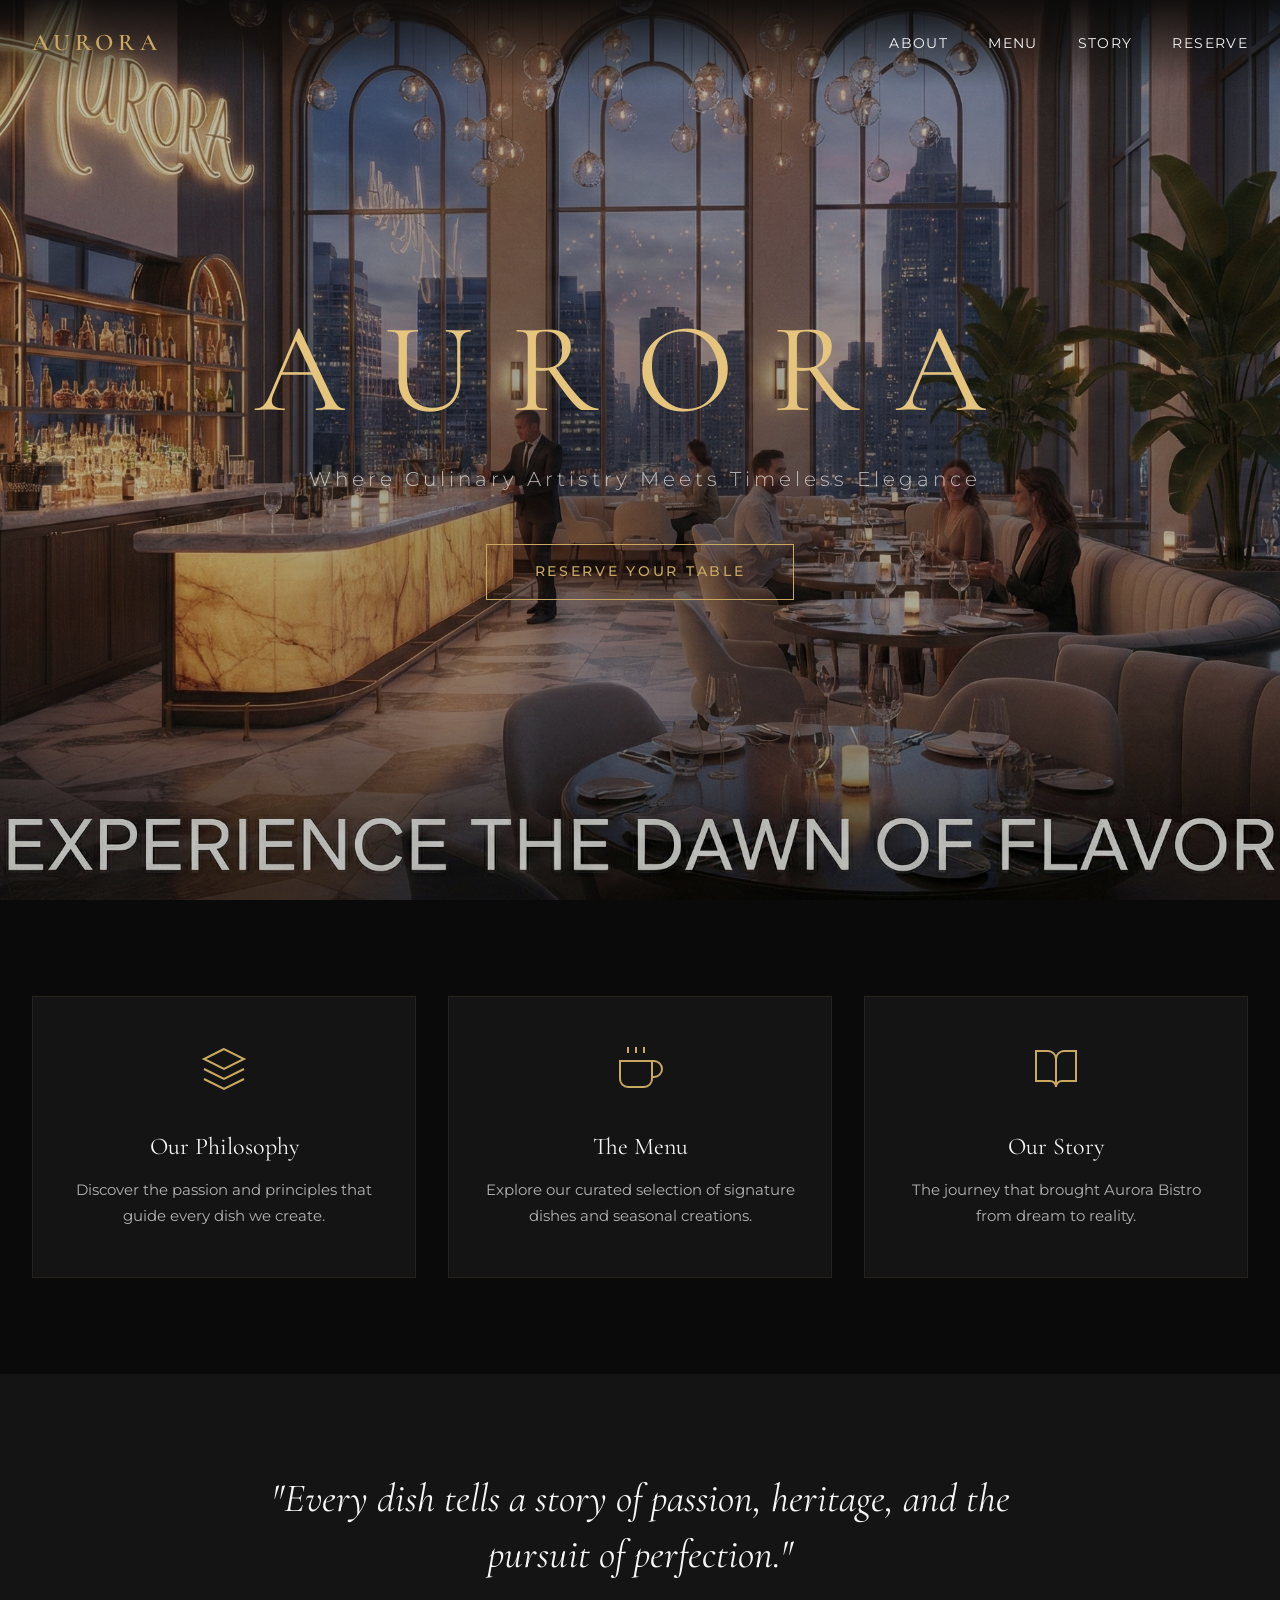
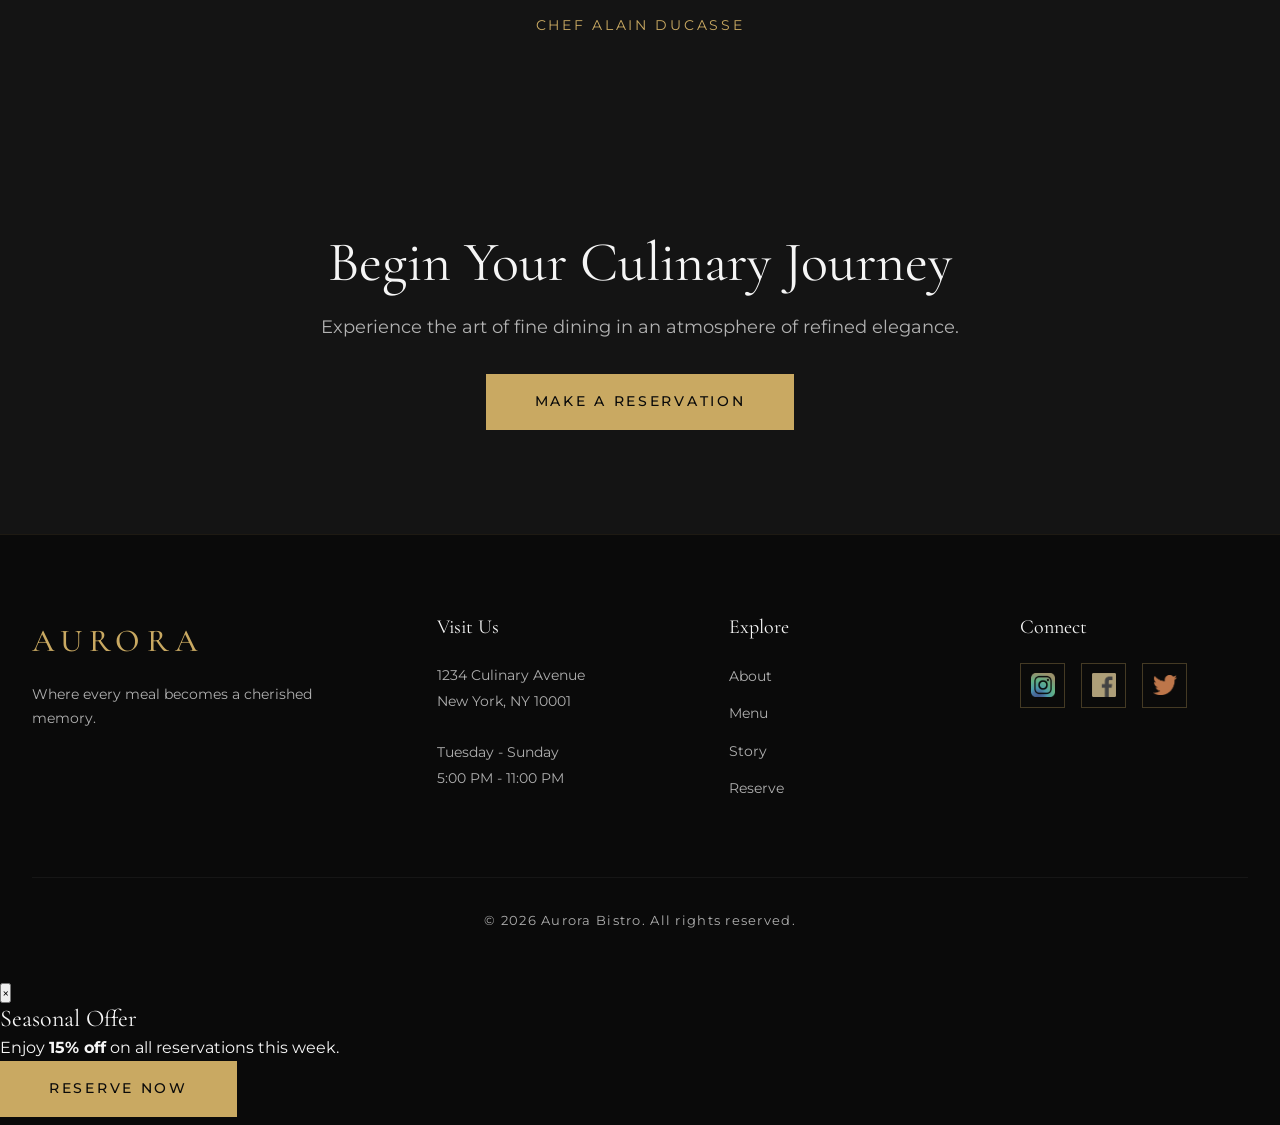
==== index.html @ a8db48d6 "Update index.html" ====
<!DOCTYPE html>
<html lang="en">
  <head>
    <meta charset="UTF-8" />
    <meta name="viewport" content="width=device-width, initial-scale=1.0" />
    <meta
      name="description"
      content="Aurora Bistro - An exquisite fine dining experience where culinary artistry meets timeless elegance."
    />
    <title>AURORA Bistro | Fine Dining Experience</title>

    <!-- Google Fonts -->
    <link rel="preconnect" href="https://fonts.googleapis.com" />
    <link rel="preconnect" href="https://fonts.gstatic.com" crossorigin />
    <link
      href="https://fonts.googleapis.com/css2?family=Cormorant+Garamond:ital,wght@0,400;0,500;0,600;0,700;1,400&family=Montserrat:wght@300;400;500;600&display=swap"
      rel="stylesheet"
    />

    <!-- Stylesheets -->
    <link rel="stylesheet" href="css/base.css" />
    <link rel="stylesheet" href="css/components.css" />
    <link rel="stylesheet" href="css/pages/home.css" />
  </head>
  <body>
    <!-- ============================================
         NAVIGATION
    ============================================ -->
    <nav class="nav" id="nav">
      <a href="index.html" class="nav-logo">AURORA</a>
      <ul class="nav-links">
        <li><a href="about.html">About</a></li>
        <li><a href="menu.html">Menu</a></li>
        <li><a href="story.html">Story</a></li>
        <li><a href="reservation.html">Reserve</a></li>
      </ul>
      <button class="nav-toggle" id="nav-toggle" aria-label="Toggle menu">
        <span></span>
        <span></span>
        <span></span>
      </button>
    </nav>

    <!-- Mobile Navigation -->
    <div class="mobile-nav" id="mobile-nav">
      <ul class="mobile-nav-links">
        <li><a href="about.html">About</a></li>
        <li><a href="menu.html">Menu</a></li>
        <li><a href="story.html">Story</a></li>
        <li><a href="reservation.html">Reserve</a></li>
      </ul>
    </div>

    <!-- ============================================
         HERO SECTION
    ============================================ -->
    <section class="hero" id="hero">
      <div class="hero-image">
        <img src="images/hero-image.png" alt="Aurora Bistro dining ambience" />
      </div>
      <div class="hero-content">
        <h1 class="hero-title" id="hero-title">AURORA</h1>
        <p class="hero-tagline">
          Where Culinary Artistry Meets Timeless Elegance
        </p>
        <a href="reservation.html" class="btn">Reserve Your Table</a>
      </div>
    </section>

    <!-- ============================================
         FEATURED SECTION
    ============================================ -->
    <section class="featured">
      <div class="container">
        <div class="featured-grid">
          <a href="about.html" class="featured-card hidden">
            <div class="featured-icon">
              <svg width="48" height="48" viewBox="0 0 24 24" fill="none" stroke="currentColor" stroke-width="1">
                <path d="M12 2L2 7l10 5 10-5-10-5zM2 17l10 5 10-5M2 12l10 5 10-5"/>
              </svg>
            </div>
            <h3>Our Philosophy</h3>
            <p>Discover the passion and principles that guide every dish we create.</p>
          </a>

          <a href="menu.html" class="featured-card hidden">
            <div class="featured-icon">
              <svg width="48" height="48" viewBox="0 0 24 24" fill="none" stroke="currentColor" stroke-width="1">
                <path d="M18 8h1a4 4 0 0 1 0 8h-1M2 8h16v9a4 4 0 0 1-4 4H6a4 4 0 0 1-4-4V8zM6 1v3M10 1v3M14 1v3"/>
              </svg>
            </div>
            <h3>The Menu</h3>
            <p>Explore our curated selection of signature dishes and seasonal creations.</p>
          </a>

          <a href="story.html" class="featured-card hidden">
            <div class="featured-icon">
              <svg width="48" height="48" viewBox="0 0 24 24" fill="none" stroke="currentColor" stroke-width="1">
                <path d="M2 3h6a4 4 0 0 1 4 4v14a3 3 0 0 0-3-3H2zM22 3h-6a4 4 0 0 0-4 4v14a3 3 0 0 1 3-3h7z"/>
              </svg>
            </div>
            <h3>Our Story</h3>
            <p>The journey that brought Aurora Bistro from dream to reality.</p>
          </a>
        </div>
      </div>
    </section>

    <!-- ============================================
         QUOTE SECTION
    ============================================ -->
    <section class="quote-section">
      <div class="container">
        <blockquote class="home-quote hidden">
          "Every dish tells a story of passion, heritage, and the pursuit of perfection."
        </blockquote>
        <p class="quote-author hidden">Chef Alain Ducasse</p>
      </div>
    </section>

    <!-- ============================================
         CTA SECTION
    ============================================ -->
    <section class="cta-section">
      <div class="container">
        <div class="cta-content hidden">
          <h2>Begin Your Culinary Journey</h2>
          <p>Experience the art of fine dining in an atmosphere of refined elegance.</p>
          <a href="reservation.html" class="btn btn-gold">Make a Reservation</a>
        </div>
      </div>
    </section>

    <!-- ============================================
         FOOTER
    ============================================ -->
    <footer class="footer">
      <div class="container">
        <div class="footer-content">
          <div class="footer-brand">
            <div class="footer-logo">AURORA</div>
            <p class="footer-tagline">
              Where every meal becomes a cherished memory.
            </p>
          </div>

          <div class="footer-info">
            <h3 class="footer-heading">Visit Us</h3>
            <address class="footer-address">
              1234 Culinary Avenue<br />
              New York, NY 10001<br /><br />
              Tuesday - Sunday<br />
              5:00 PM - 11:00 PM
            </address>
          </div>

          <div class="footer-nav">
            <h3 class="footer-heading">Explore</h3>
            <ul class="footer-links">
              <li><a href="about.html">About</a></li>
              <li><a href="menu.html">Menu</a></li>
              <li><a href="story.html">Story</a></li>
              <li><a href="reservation.html">Reserve</a></li>
            </ul>
          </div>

          <div class="footer-social">
            <h3 class="footer-heading">Connect</h3>
            <div class="social-links">
              <a href="#" class="social-link" aria-label="Instagram">
                <img src="images/social-media/instagram.png" alt="Instagram" />
              </a>
              <a href="#" class="social-link" aria-label="Facebook">
                <img src="images/social-media/facebook.png" alt="Facebook" />
              </a>
              <a href="#" class="social-link" aria-label="Twitter">
                <img src="images/social-media/twitter.png" alt="Twitter" />
              </a>
            </div>
          </div>
        </div>

        <div class="footer-bottom">
          <p class="footer-copyright">
            &copy; 2026 Aurora Bistro. All rights reserved.
          </p>
        </div>
      </div>
    </footer>

    <!-- JavaScript -->
    <script src="js/main.js"></script>
    <script src="js/pages/home.js"></script>
    <!-- ============================================
     PROMO POPUP
============================================ -->
<div class="popup-overlay" id="promo-overlay">
  <div class="popup">
    <button class="popup-close" id="popup-close" aria-label="Close popup">
      &times;
    </button>

    <h2>Seasonal Offer</h2>
    <p>
      Enjoy <strong>15% off</strong> on all reservations this week.
    </p>

    <a href="reservation.html" class="btn btn-gold">
      Reserve Now
    </a>
  </div>
</div>

  </body>
</html>
---- css/base.css ----
/* ============================================
   BASE CSS - Reset, Variables, Typography
   ============================================ */

/* CSS Reset */
*,
*::before,
*::after {
  margin: 0;
  padding: 0;
  box-sizing: border-box;
}

/* CSS Variables */
:root {
  /* Colors */
  --color-bg: #0a0a0a;
  --color-bg-secondary: #141414;
  --color-bg-tertiary: #1a1a1a;
  --color-gold: #c9a962;
  --color-gold-light: #e3d4a5;
  --color-gold-dark: #a68b4a;
  --color-white: #f5f5f5;
  --color-white-soft: rgba(245, 245, 245, 0.7);
  --color-white-muted: rgba(245, 245, 245, 0.5);
  --color-overlay: rgba(10, 10, 10, 0.85);
  --color-overlay-light: rgba(10, 10, 10, 0.6);

  /* Typography */
  --font-display: "Cormorant Garamond", Georgia, serif;
  --font-body: "Montserrat", -apple-system, sans-serif;

  /* Spacing */
  --spacing-xs: 0.5rem;
  --spacing-sm: 1rem;
  --spacing-md: 2rem;
  --spacing-lg: 4rem;
  --spacing-xl: 6rem;
  --spacing-2xl: 10rem;

  /* Transitions */
  --transition-fast: 0.2s ease;
  --transition-base: 0.3s ease;
  --transition-smooth: 0.4s cubic-bezier(0.25, 0.46, 0.45, 0.94);
  --transition-bounce: 0.5s cubic-bezier(0.68, -0.55, 0.265, 1.55);

  /* Border Radius */
  --radius-sm: 2px;
  --radius-md: 4px;
  --radius-lg: 8px;
}

/* Base Styles */
html {
  scroll-behavior: smooth;
  font-size: 16px;
}

body {
  font-family: var(--font-body);
  background-color: var(--color-bg);
  color: var(--color-white);
  line-height: 1.6;
  overflow-x: hidden;
  -webkit-font-smoothing: antialiased;
  -moz-osx-font-smoothing: grayscale;
}

/* Typography Base */
h1, h2, h3, h4, h5, h6 {
  font-family: var(--font-display);
  font-weight: 400;
  line-height: 1.2;
}

p {
  line-height: 1.7;
}

a {
  color: inherit;
  text-decoration: none;
  transition: color var(--transition-base);
}

img {
  max-width: 100%;
  height: auto;
  display: block;
}

button {
  font-family: inherit;
  cursor: pointer;
}

address {
  font-style: normal;
}

/* Utility Classes */
.container {
  max-width: 1400px;
  margin: 0 auto;
  padding: 0 var(--spacing-md);
}

.hidden {
  opacity: 0;
  transform: translateY(30px);
  transition: opacity 0.8s var(--transition-smooth),
              transform 0.8s var(--transition-smooth);
}

.visible {
  opacity: 1;
  transform: translateY(0);
}

.section-label {
  font-family: var(--font-body);
  font-size: 0.75rem;
  font-weight: 500;
  letter-spacing: 0.3em;
  color: var(--color-gold);
  text-transform: uppercase;
  margin-bottom: 1.5rem;
  display: block;
}

/* Image Placeholders */
.image-placeholder {
  width: 100%;
  height: 100%;
  background: var(--color-bg-secondary);
  border: 1px dashed rgba(201, 169, 98, 0.2);
  display: flex;
  align-items: center;
  justify-content: center;
  font-size: 0.75rem;
  letter-spacing: 0.15em;
  color: rgba(255, 255, 255, 0.15);
  text-transform: uppercase;
}

/* Selection */
::selection {
  background: var(--color-gold);
  color: var(--color-bg);
}

/* Scrollbar */
::-webkit-scrollbar {
  width: 8px;
}

::-webkit-scrollbar-track {
  background: var(--color-bg);
}

::-webkit-scrollbar-thumb {
  background: var(--color-bg-tertiary);
  border-radius: 4px;
}

::-webkit-scrollbar-thumb:hover {
  background: var(--color-gold-dark);
}

/* Focus States */
:focus-visible {
  outline: 2px solid var(--color-gold);
  outline-offset: 2px;
}

/* Responsive Base */
@media (max-width: 768px) {
  html {
    font-size: 15px;
  }

  .container {
    padding: 0 1.25rem;
  }
}
---- css/components.css ----
/* ============================================
   COMPONENTS CSS - Reusable UI Components
   ============================================ */

/* ============================================
   NAVIGATION
   ============================================ */
.nav {
  position: fixed;
  top: 0;
  left: 0;
  right: 0;
  z-index: 1000;
  padding: 1.5rem 2rem;
  display: flex;
  justify-content: space-between;
  align-items: center;
  background: linear-gradient(to bottom, rgba(10, 10, 10, 0.9) 0%, transparent 100%);
  transition: background var(--transition-smooth), padding var(--transition-base);
}

.nav.scrolled {
  background: rgba(10, 10, 10, 0.95);
  backdrop-filter: blur(10px);
  padding: 1rem 2rem;
}

.nav-dark {
  background: rgba(10, 10, 10, 0.95);
  backdrop-filter: blur(10px);
}

.nav-logo {
  font-family: var(--font-display);
  font-size: 1.5rem;
  font-weight: 600;
  color: var(--color-gold);
  letter-spacing: 0.2em;
  text-decoration: none;
  display: inline-block;
  animation: heartbeat 2.4s ease-in-out infinite;
}

.nav-links {
  display: flex;
  gap: 2.5rem;
  list-style: none;
}

.nav-links a {
  color: var(--color-white);
  text-decoration: none;
  font-size: 0.85rem;
  font-weight: 400;
  letter-spacing: 0.1em;
  text-transform: uppercase;
  position: relative;
  transition: color var(--transition-base);
}

.nav-links a::after {
  content: "";
  position: absolute;
  bottom: -4px;
  left: 0;
  width: 0;
  height: 1px;
  background: var(--color-gold);
  transition: width var(--transition-smooth);
}

.nav-links a:hover,
.nav-links a.active {
  color: var(--color-gold);
}

.nav-links a:hover::after,
.nav-links a.active::after {
  width: 100%;
}

/* Mobile Nav Toggle */
.nav-toggle {
  display: none;
  flex-direction: column;
  justify-content: center;
  align-items: center;
  width: 40px;
  height: 40px;
  background: transparent;
  border: none;
  cursor: pointer;
  gap: 6px;
  z-index: 1001;
}

.nav-toggle span {
  display: block;
  width: 24px;
  height: 2px;
  background: var(--color-white);
  transition: all var(--transition-base);
}

.nav-toggle.active span:nth-child(1) {
  transform: rotate(45deg) translate(5px, 5px);
}

.nav-toggle.active span:nth-child(2) {
  opacity: 0;
}

.nav-toggle.active span:nth-child(3) {
  transform: rotate(-45deg) translate(6px, -6px);
}

/* Mobile Navigation */
.mobile-nav {
  position: fixed;
  top: 0;
  left: 0;
  right: 0;
  bottom: 0;
  background: var(--color-bg);
  z-index: 999;
  display: flex;
  align-items: center;
  justify-content: center;
  opacity: 0;
  visibility: hidden;
  transition: opacity var(--transition-smooth), visibility var(--transition-smooth);
}

.mobile-nav.active {
  opacity: 1;
  visibility: visible;
}

.mobile-nav-links {
  list-style: none;
  text-align: center;
}

.mobile-nav-links li {
  margin: 2rem 0;
  opacity: 0;
  transform: translateY(20px);
  transition: all var(--transition-smooth);
}

.mobile-nav.active .mobile-nav-links li {
  opacity: 1;
  transform: translateY(0);
}

.mobile-nav.active .mobile-nav-links li:nth-child(1) { transition-delay: 0.1s; }
.mobile-nav.active .mobile-nav-links li:nth-child(2) { transition-delay: 0.2s; }
.mobile-nav.active .mobile-nav-links li:nth-child(3) { transition-delay: 0.3s; }
.mobile-nav.active .mobile-nav-links li:nth-child(4) { transition-delay: 0.4s; }

.mobile-nav-links a {
  font-family: var(--font-display);
  font-size: 2rem;
  color: var(--color-white);
  text-decoration: none;
  transition: color var(--transition-base);
}

.mobile-nav-links a:hover,
.mobile-nav-links a.active {
  color: var(--color-gold);
}

/* ============================================
   BUTTONS
   ============================================ */
.btn {
  display: inline-block;
  padding: 1rem 3rem;
  font-family: var(--font-body);
  font-size: 0.85rem;
  font-weight: 500;
  letter-spacing: 0.2em;
  text-transform: uppercase;
  text-decoration: none;
  color: var(--color-gold);
  border: 1px solid var(--color-gold);
  background: transparent;
  cursor: pointer;
  position: relative;
  overflow: hidden;
  transition: color var(--transition-smooth);
}

.btn::before {
  content: "";
  position: absolute;
  top: 0;
  left: -100%;
  width: 100%;
  height: 100%;
  background: var(--color-gold);
  transition: left var(--transition-smooth);
  z-index: -1;
}

.btn:hover {
  color: var(--color-bg);
}

.btn:hover::before {
  left: 0;
}

.btn-gold {
  color: var(--color-bg);
  background: var(--color-gold);
  border-color: var(--color-gold);
}

.btn-gold::before {
  background: var(--color-gold-light);
}

.btn-gold:hover {
  color: var(--color-bg);
  box-shadow: 0 10px 30px rgba(201, 169, 98, 0.3);
}

/* ============================================
   PAGE HEADER
   ============================================ */
.page-header {
  position: relative;
  padding: var(--spacing-2xl) 0 var(--spacing-xl);
  text-align: center;
  overflow: hidden;
}

.page-header-bg {
  position: absolute;
  inset: 0;
  background: linear-gradient(135deg, #1a1a1a 0%, #0d0d0d 50%, #1a1512 100%);
  z-index: -1;
}

.page-header-bg::after {
  content: "";
  position: absolute;
  inset: 0;
  background: radial-gradient(ellipse at center top, transparent 0%, var(--color-bg) 80%);
}

.page-title {
  font-size: clamp(3rem, 8vw, 6rem);
  letter-spacing: 0.15em;
  margin-bottom: 1rem;
}

.page-subtitle {
  font-size: 1.1rem;
  color: var(--color-white-soft);
  max-width: 500px;
  margin: 0 auto;
  opacity: 100;
}

/* ============================================
   CTA SECTION
   ============================================ */
.cta-section {
  padding: var(--spacing-xl) 0;
  background: var(--color-bg-secondary);
  text-align: center;
}

.cta-content h2 {
  font-size: clamp(2rem, 5vw, 3.5rem);
  margin-bottom: 1rem;
}

.cta-content p {
  font-size: 1.1rem;
  color: var(--color-white-soft);
  margin-bottom: 2rem;
}

/* ============================================
   FOOTER
   ============================================ */
.footer {
  padding: 5rem 0 3rem;
  background: var(--color-bg);
  border-top: 1px solid rgba(201, 169, 98, 0.1);
}

.footer-content {
  display: grid;
  grid-template-columns: 1.5fr repeat(3, 1fr);
  gap: 4rem;
  margin-bottom: 4rem;
}

.footer-brand {
  text-align: left;
}

.footer-logo {
  font-family: var(--font-display);
  font-size: 2rem;
  font-weight: 500;
  color: var(--color-gold);
  letter-spacing: 0.2em;
  margin-bottom: 1rem;
}

.footer-tagline {
  color: var(--color-white-soft);
  font-size: 0.9rem;
  line-height: 1.7;
}

.footer-heading {
  font-family: var(--font-display);
  font-size: 1.25rem;
  margin-bottom: 1.5rem;
  color: var(--color-white);
}

.footer-address {
  color: var(--color-white-soft);
  font-size: 0.9rem;
  line-height: 1.8;
}

.footer-links {
  list-style: none;
}

.footer-links li {
  margin-bottom: 0.75rem;
}

.footer-links a {
  color: var(--color-white-soft);
  font-size: 0.9rem;
  transition: color var(--transition-base);
}

.footer-links a:hover {
  color: var(--color-gold);
}

.social-links {
  display: flex;
  gap: 1rem;
}

.social-link {
  width: 45px;
  height: 45px;
  border: 1px solid rgba(201, 169, 98, 0.3);
  display: flex;
  align-items: center;
  justify-content: center;
  text-decoration: none;
  transition: all var(--transition-smooth);
  overflow: hidden;
}

.social-link img {
  width: 24px;
  height: 24px;
  object-fit: contain;
  transition: filter var(--transition-smooth);
  filter: brightness(0.9) invert(0.8);
}

.social-link:hover {
  background: var(--color-gold);
  border-color: var(--color-gold);
  transform: translateY(-5px);
}

.social-link:hover img {
  filter: brightness(1) invert(0);
}

.footer-bottom {
  text-align: center;
  padding-top: 2rem;
  border-top: 1px solid rgba(255, 255, 255, 0.05);
}

.footer-copyright {
  font-size: 0.8rem;
  color: var(--color-white-soft);
  letter-spacing: 0.1em;
}

/* ============================================
   ANIMATIONS
   ============================================ */
@keyframes fadeSlideUp {
  from {
    opacity: 0;
    transform: translateY(30px);
  }
  to {
    opacity: 1;
    transform: translateY(0);
  }
}

@keyframes fadeIn {
  to {
    opacity: 1;
  }
}

@keyframes shimmer {
  0% {
    transform: translateX(-100%);
  }
  100% {
    transform: translateX(100%);
  }
}

@keyframes pulse {
  0%, 100% {
    box-shadow: 0 0 0 0 rgba(201, 169, 98, 0.4);
  }
  50% {
    box-shadow: 0 0 0 15px rgba(201, 169, 98, 0);
  }
}

@keyframes heartbeat {
  0%, 100% {
    transform: scale(1);
  }
  14% {
    transform: scale(1.08);
  }
  28% {
    transform: scale(0.97);
  }
  42% {
    transform: scale(1.05);
  }
  70% {
    transform: scale(1);
  }
}

/* ============================================
   RESPONSIVE
   ============================================ */
@media (max-width: 1024px) {
  .footer-content {
    grid-template-columns: 1fr 1fr;
    gap: 3rem;
  }
}

@media (max-width: 768px) {
  .nav-links {
    display: none;
  }

  .nav-toggle {
    display: flex;
  }

  .footer-content {
    grid-template-columns: 1fr;
    gap: 2.5rem;
    text-align: center;
  }

  .footer-brand {
    text-align: center;
  }

  .social-links {
    justify-content: center;
  }

  .page-header {
    padding: 8rem 0 4rem;
  }
}

@media (max-width: 480px) {
  .nav {
    padding: 1rem 1.25rem;
  }

  .btn {
    padding: 0.875rem 2rem;
    font-size: 0.75rem;
  }
}
---- css/pages/home.css ----
/* ============================================
   HOME PAGE STYLES
   ============================================ */

/* ============================================
   HERO SECTION
   ============================================ */
.hero {
  min-height: 100vh;
  display: flex;
  align-items: center;
  justify-content: center;
  position: relative;
  overflow: hidden;
}

.hero-image {
  position: absolute;
  inset: 0;
  z-index: -1;
  overflow: hidden;
  background: #0d0d0d;
}

.hero-image::after {
  content: "";
  position: absolute;
  inset: 0;
  background: radial-gradient(ellipse at center, rgba(0, 0, 0, 0.2) 0%, transparent 65%);
  pointer-events: none;
}

.hero-image img {
  width: 100%;
  height: 100%;
  object-fit: cover;
  display: block;
  filter: brightness(0.75);
  transform: scale(1.04);
}

.hero-content {
  text-align: center;
  z-index: 1;
}

.hero-title {
  color: #E5C47D;
  font-family: var(--font-display);
  font-size: clamp(3rem, 10vw, 8rem);
  font-weight: 400;
  letter-spacing: 0.3em;
  margin-bottom: 1rem;
  overflow: hidden;
}

.hero-title .letter {
  display: inline-block;
  opacity: 0;
  transform: translateY(100%);
  animation: letterReveal 0.6s var(--transition-smooth) forwards;
}

.hero-tagline {
  font-size: clamp(1rem, 2vw, 1.25rem);
  font-weight: 300;
  letter-spacing: 0.2em;
  color: var(--color-white-soft);
  margin-bottom: 3rem;
}

.hero-tagline .letter {
  display: inline;
  opacity: 0;
  animation: letterReveal 0.6s var(--transition-smooth) forwards;
}

.hero .btn {
  opacity: 0;
  animation: fadeSlideUp ease 1s forwards;
}

/* Scroll Indicator */
.scroll-indicator {
  position: absolute;
  bottom: 2rem;
  left: 50%;
  transform: translateX(-50%);
  display: flex;
  flex-direction: column;
  align-items: center;
  gap: 0.5rem;
  opacity: 0;
  animation: fadeIn 1s ease 2s forwards;
}

.scroll-indicator span {
  font-size: 0.7rem;
  letter-spacing: 0.2em;
  color: var(--color-white-soft);
}

.scroll-line {
  width: 1px;
  height: 60px;
  background: linear-gradient(to bottom, var(--color-gold), transparent);
  animation: scrollPulse 2s ease-in-out infinite;
}

@keyframes letterReveal {
  to {
    opacity: 1;
    transform: translateY(0);
  }
}

@keyframes fadeSlideUp {
  from {
    opacity: 0;
    transform: translateY(20px);
  }
  to {
    opacity: 1;
    transform: translateY(0);
  }
}

@keyframes fadeIn {
  to {
    opacity: 1;
  }
}

@keyframes scrollPulse {
  0%, 100% {
    transform: scaleY(1);
    opacity: 1;
  }
  50% {
    transform: scaleY(0.5);
    opacity: 0.5;
  }
}

/* ============================================
   FEATURED SECTION
   ============================================ */
.featured {
  padding: var(--spacing-xl) 0;
  background: var(--color-bg);
}

.featured-grid {
  display: grid;
  grid-template-columns: repeat(3, 1fr);
  gap: 2rem;
}

.featured-card {
  display: flex;
  flex-direction: column;
  align-items: center;
  text-align: center;
  padding: 3rem 2rem;
  background: var(--color-bg-secondary);
  border: 1px solid rgba(201, 169, 98, 0.1);
  transition: all var(--transition-smooth);
}

.featured-card:hover {
  border-color: var(--color-gold);
  transform: translateY(-10px);
}

.featured-icon {
  margin-bottom: 2rem;
  color: var(--color-gold);
  transition: transform var(--transition-smooth);
}

.featured-card:hover .featured-icon {
  transform: scale(1.1);
}

.featured-card h3 {
  font-family: var(--font-display);
  font-size: 1.5rem;
  margin-bottom: 1rem;
  transition: color var(--transition-base);
}

.featured-card:hover h3 {
  color: var(--color-gold);
}

.featured-card p {
  font-size: 0.95rem;
  color: var(--color-white-soft);
  line-height: 1.7;
}

/* ============================================
   QUOTE SECTION
   ============================================ */
.quote-section {
  padding: var(--spacing-xl) 0;
  background: var(--color-bg-secondary);
  text-align: center;
}

.home-quote {
  font-family: var(--font-display);
  font-size: clamp(1.5rem, 4vw, 2.5rem);
  font-style: italic;
  line-height: 1.4;
  max-width: 800px;
  margin: 0 auto 2rem;
  color: var(--color-white);
}

.quote-author {
  font-size: 0.85rem;
  letter-spacing: 0.2em;
  color: var(--color-gold);
  text-transform: uppercase;
}

/* ============================================
   RESPONSIVE
   ============================================ */
@media (max-width: 1024px) {
  .featured-grid {
    grid-template-columns: 1fr;
    max-width: 500px;
    margin: 0 auto;
  }
}

@media (max-width: 768px) {
  .hero-title {
    letter-spacing: 0.15em;
  }

  .hero-tagline {
    letter-spacing: 0.1em;
    padding: 0 1rem;
  }

  .featured {
    padding: var(--spacing-lg) 0;
  }

  .featured-card {
    padding: 2rem 1.5rem;
  }

  .quote-section {
    padding: var(--spacing-lg) 0;
  }
}
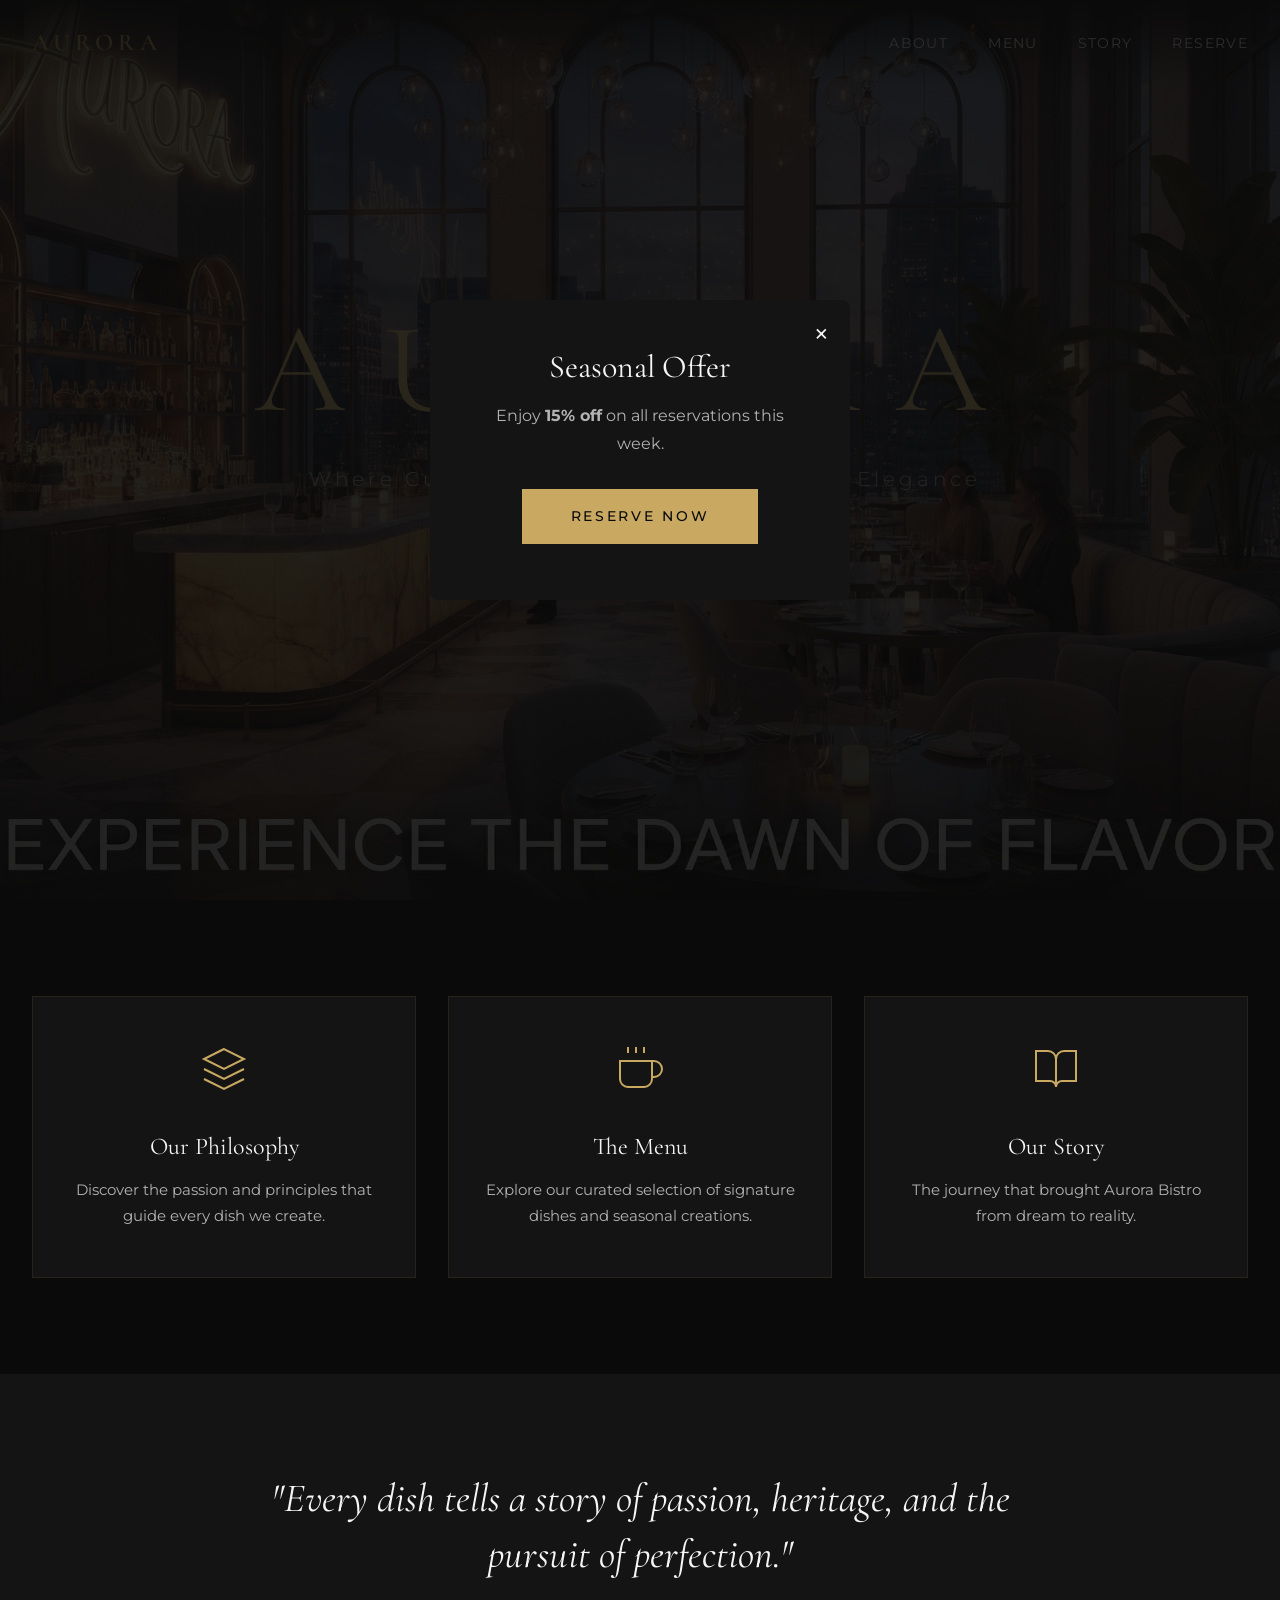
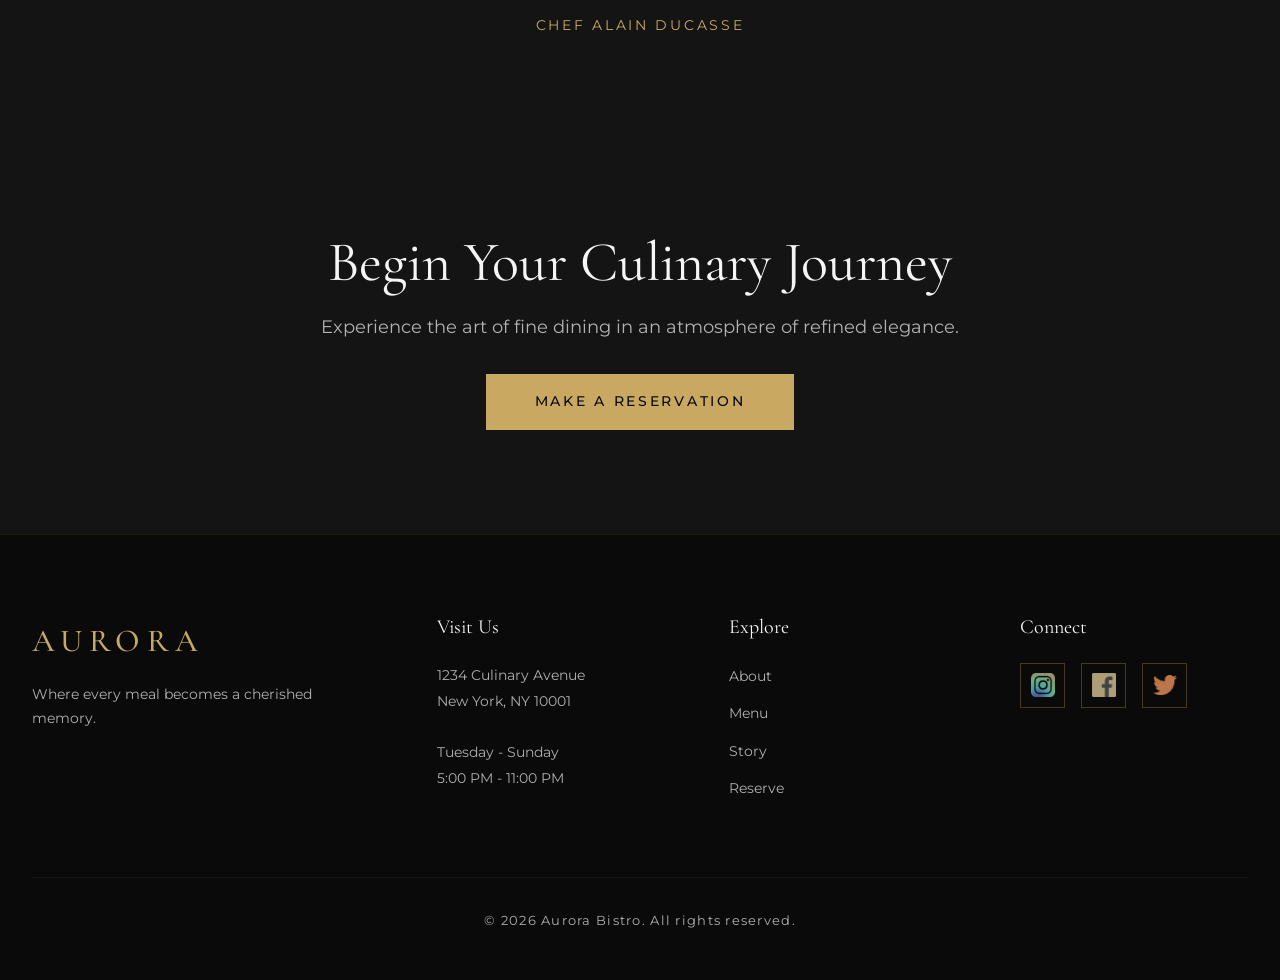
==== commit 88d10fdc: "Update index.html" ====
--- a/index.html
+++ b/index.html
@@ -41,6 +41,12 @@
       </button>
     </nav>
 
+    <!-- Scroll Progress Bar -->
+<div class="scroll-progress">
+  <div class="scroll-progress-bar" id="scroll-progress-bar"></div>
+</div>
+
+
     <!-- Mobile Navigation -->
     <div class="mobile-nav" id="mobile-nav">
       <ul class="mobile-nav-links">
--- a/css/components.css
+++ b/css/components.css
@@ -502,3 +502,65 @@
     font-size: 0.75rem;
   }
 }
+/* ============================================
+   PROMO POPUP
+============================================ */
+.popup-overlay {
+  position: fixed;
+  inset: 0;
+  background: var(--color-overlay);
+  display: flex;
+  align-items: center;
+  justify-content: center;
+  opacity: 0;
+  visibility: hidden;
+  transition: opacity var(--transition-smooth),
+              visibility var(--transition-smooth);
+  z-index: 9999;
+}
+
+.popup-overlay.active {
+  opacity: 1;
+  visibility: visible;
+}
+
+.popup {
+  background: var(--color-bg-secondary);
+  padding: 3rem;
+  max-width: 420px;
+  width: 90%;
+  text-align: center;
+  border-radius: var(--radius-lg);
+  transform: scale(0.85);
+  opacity: 0;
+  transition: transform var(--transition-smooth),
+              opacity var(--transition-smooth);
+}
+
+.popup-overlay.active .popup {
+  transform: scale(1);
+  opacity: 1;
+}
+
+.popup h2 {
+  font-family: var(--font-display);
+  font-size: 2rem;
+  margin-bottom: 1rem;
+}
+
+.popup p {
+  color: var(--color-white-soft);
+  margin-bottom: 2rem;
+}
+
+.popup-close {
+  position: absolute;
+  top: 16px;
+  right: 20px;
+  background: none;
+  border: none;
+  color: var(--color-white);
+  font-size: 1.8rem;
+  cursor: pointer;
+}
+
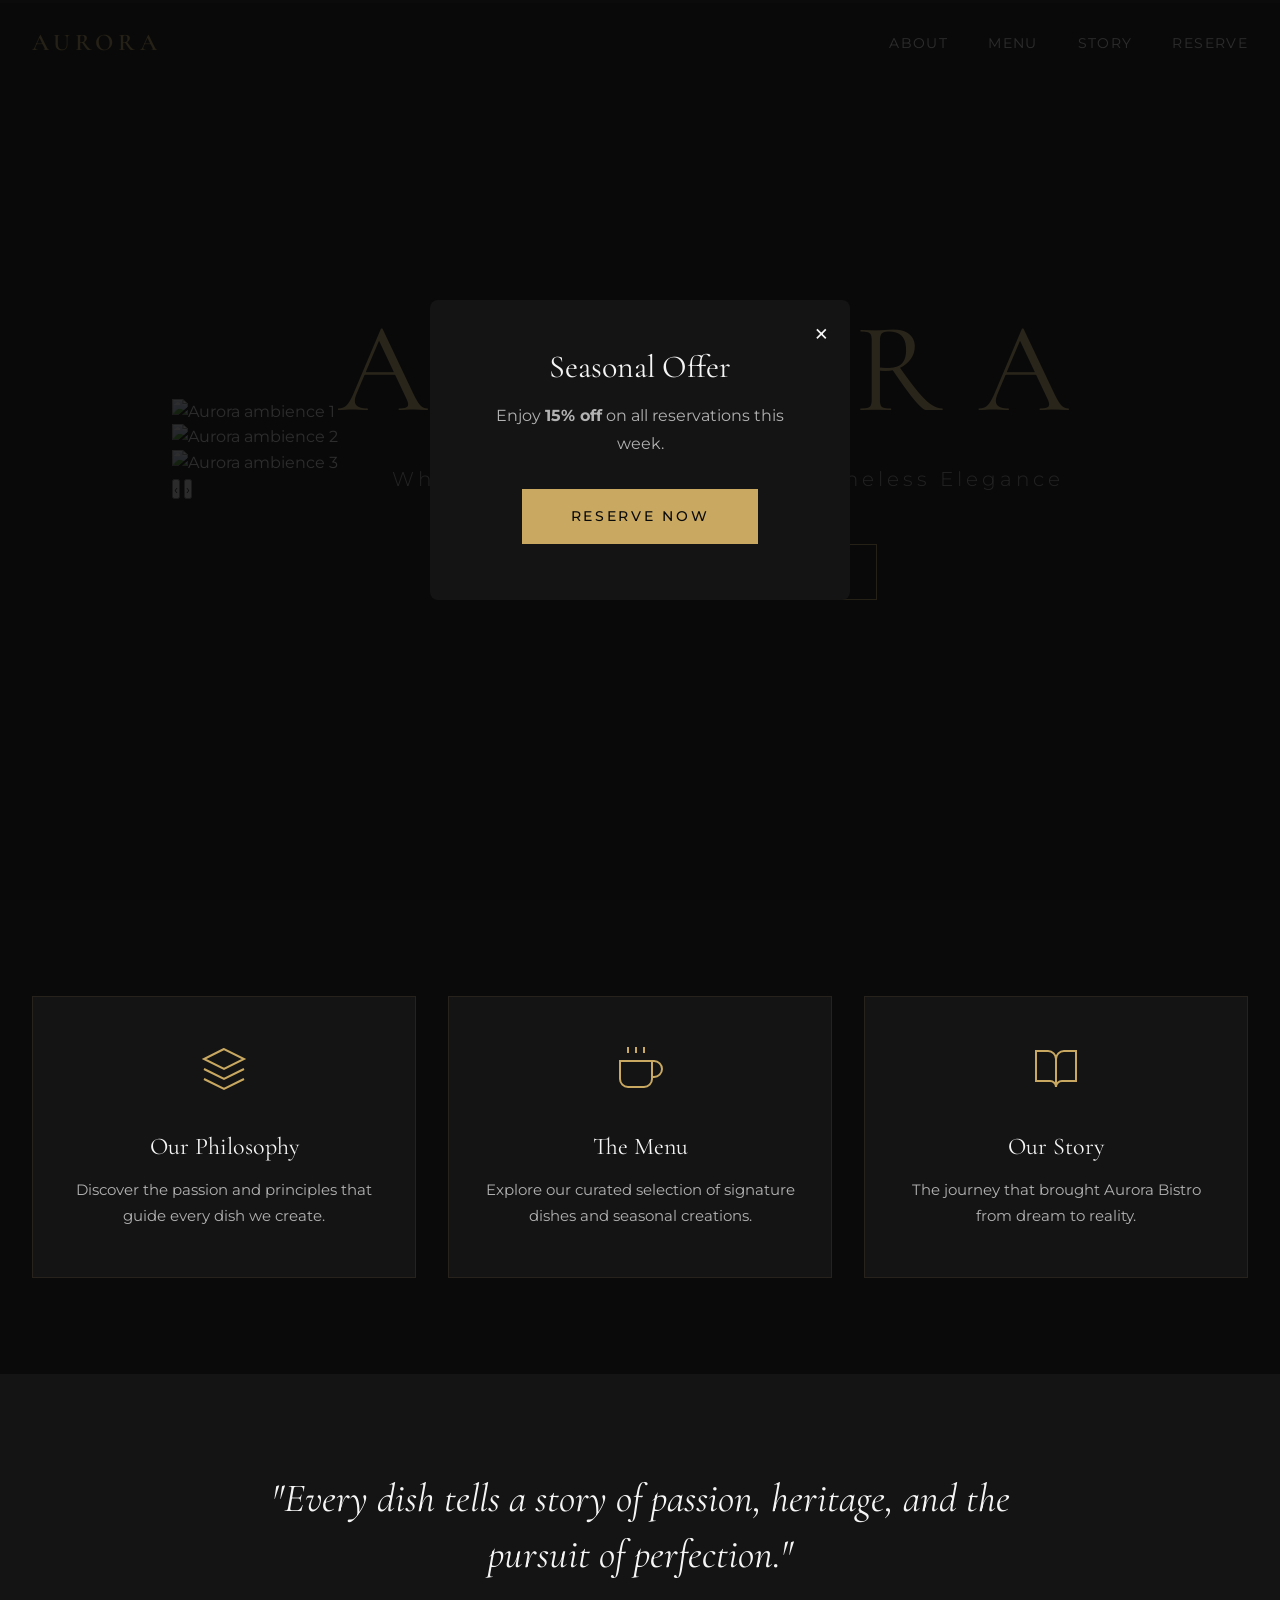
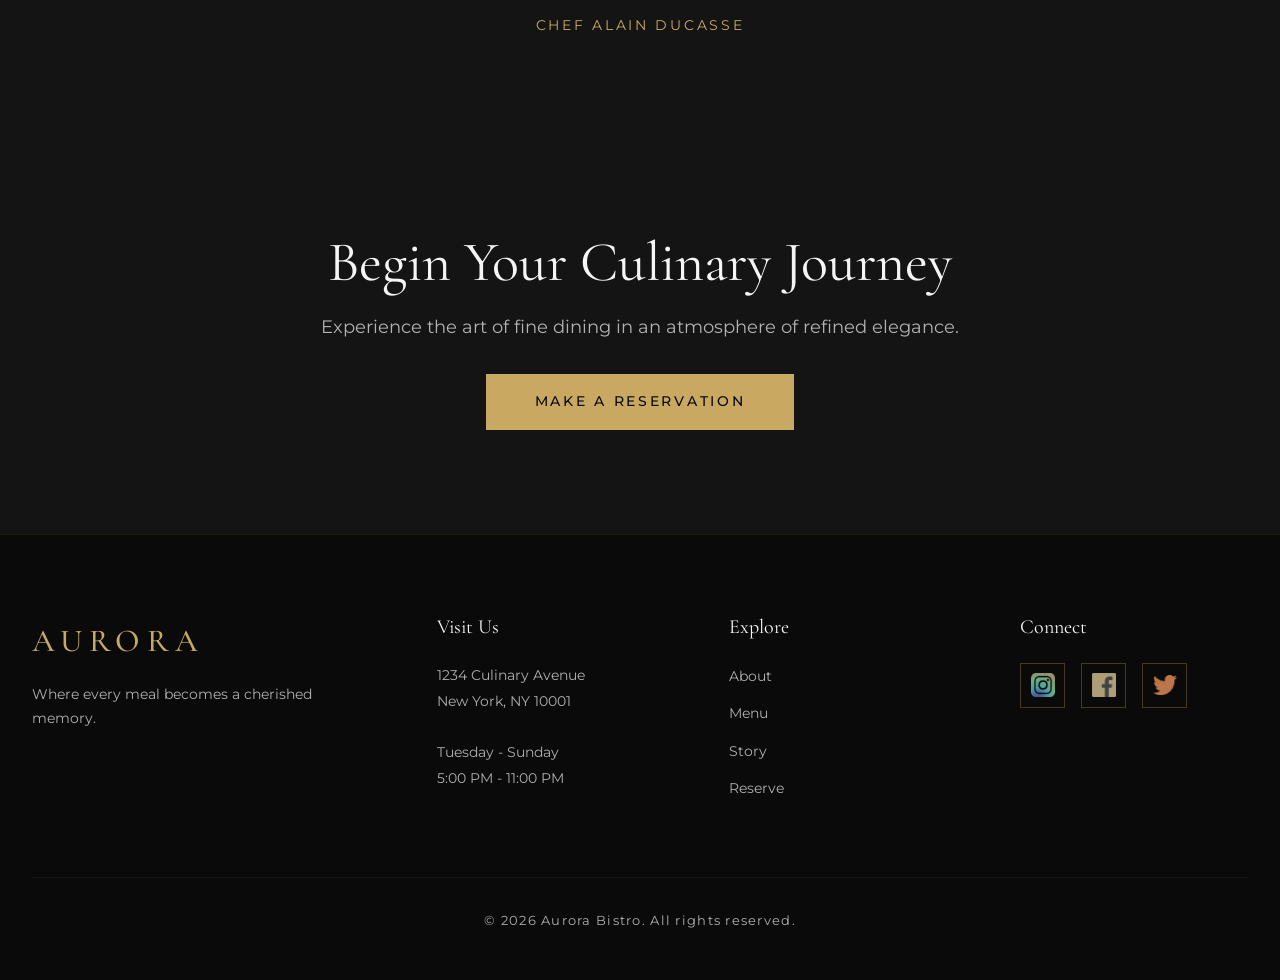
==== commit b2fbfec2: "Update index.html" ====
--- a/index.html
+++ b/index.html
@@ -60,18 +60,35 @@
     <!-- ============================================
          HERO SECTION
     ============================================ -->
-    <section class="hero" id="hero">
-      <div class="hero-image">
-        <img src="images/hero-image.png" alt="Aurora Bistro dining ambience" />
-      </div>
-      <div class="hero-content">
-        <h1 class="hero-title" id="hero-title">AURORA</h1>
-        <p class="hero-tagline">
-          Where Culinary Artistry Meets Timeless Elegance
-        </p>
-        <a href="reservation.html" class="btn">Reserve Your Table</a>
-      </div>
-    </section>
+   <section class="hero" id="hero">
+ <div class="hero-slider" id="hero-slider">
+  <div class="hero-track" id="hero-track">
+    <div class="hero-slide">
+      <img src="" alt="Aurora ambience 1" />
+    </div>
+    <div class="hero-slide">
+      <img src="images/hero-2.jpg" alt="Aurora ambience 2" />
+    </div>
+    <div class="hero-slide">
+      <img src="images/hero-3.jpg" alt="Aurora ambience 3" />
+    </div>
+  </div>
+
+  <button class="hero-arrow hero-prev" id="hero-prev">‹</button>
+  <button class="hero-arrow hero-next" id="hero-next">›</button>
+
+  <div class="hero-dots" id="hero-dots"></div>
+</div>
+
+
+  <div class="hero-content">
+    <h1 class="hero-title" id="hero-title">AURORA</h1>
+    <p class="hero-tagline">
+      Where Culinary Artistry Meets Timeless Elegance
+    </p>
+    <a href="reservation.html" class="btn">Reserve Your Table</a>
+  </div>
+</section>
 
     <!-- ============================================
          FEATURED SECTION
--- a/css/components.css
+++ b/css/components.css
@@ -564,3 +564,28 @@
   cursor: pointer;
 }
 
+/* ============================================
+   SCROLL PROGRESS BAR
+============================================ */
+.scroll-progress {
+  position: fixed;
+  top: 0;
+  left: 0;
+  width: 100%;
+  height: 3px;
+  background: rgba(255, 255, 255, 0.05);
+  z-index: 2000;
+}
+
+.scroll-progress-bar {
+  height: 100%;
+  width: 0%;
+  background: linear-gradient(
+    90deg,
+    var(--color-gold),
+    var(--color-gold-light)
+  );
+  transition: width 0.1s linear;
+}
+
+
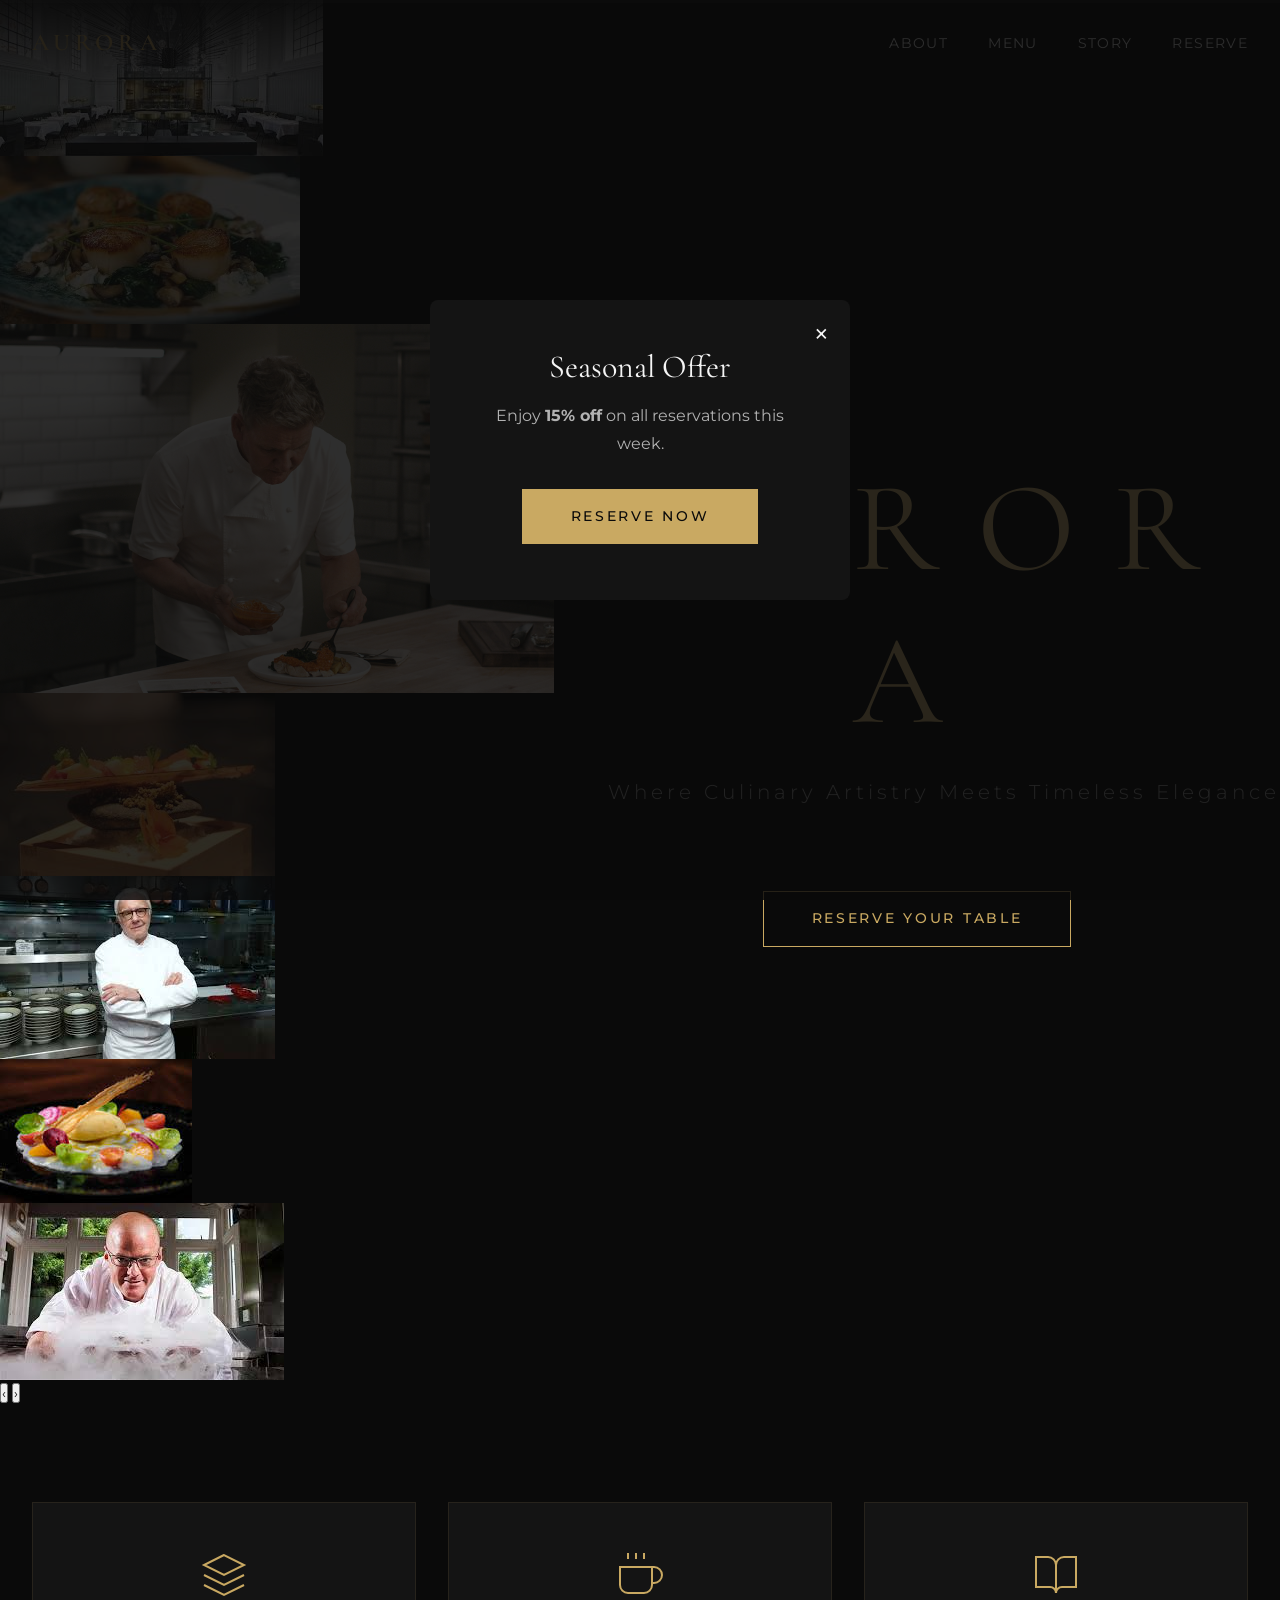
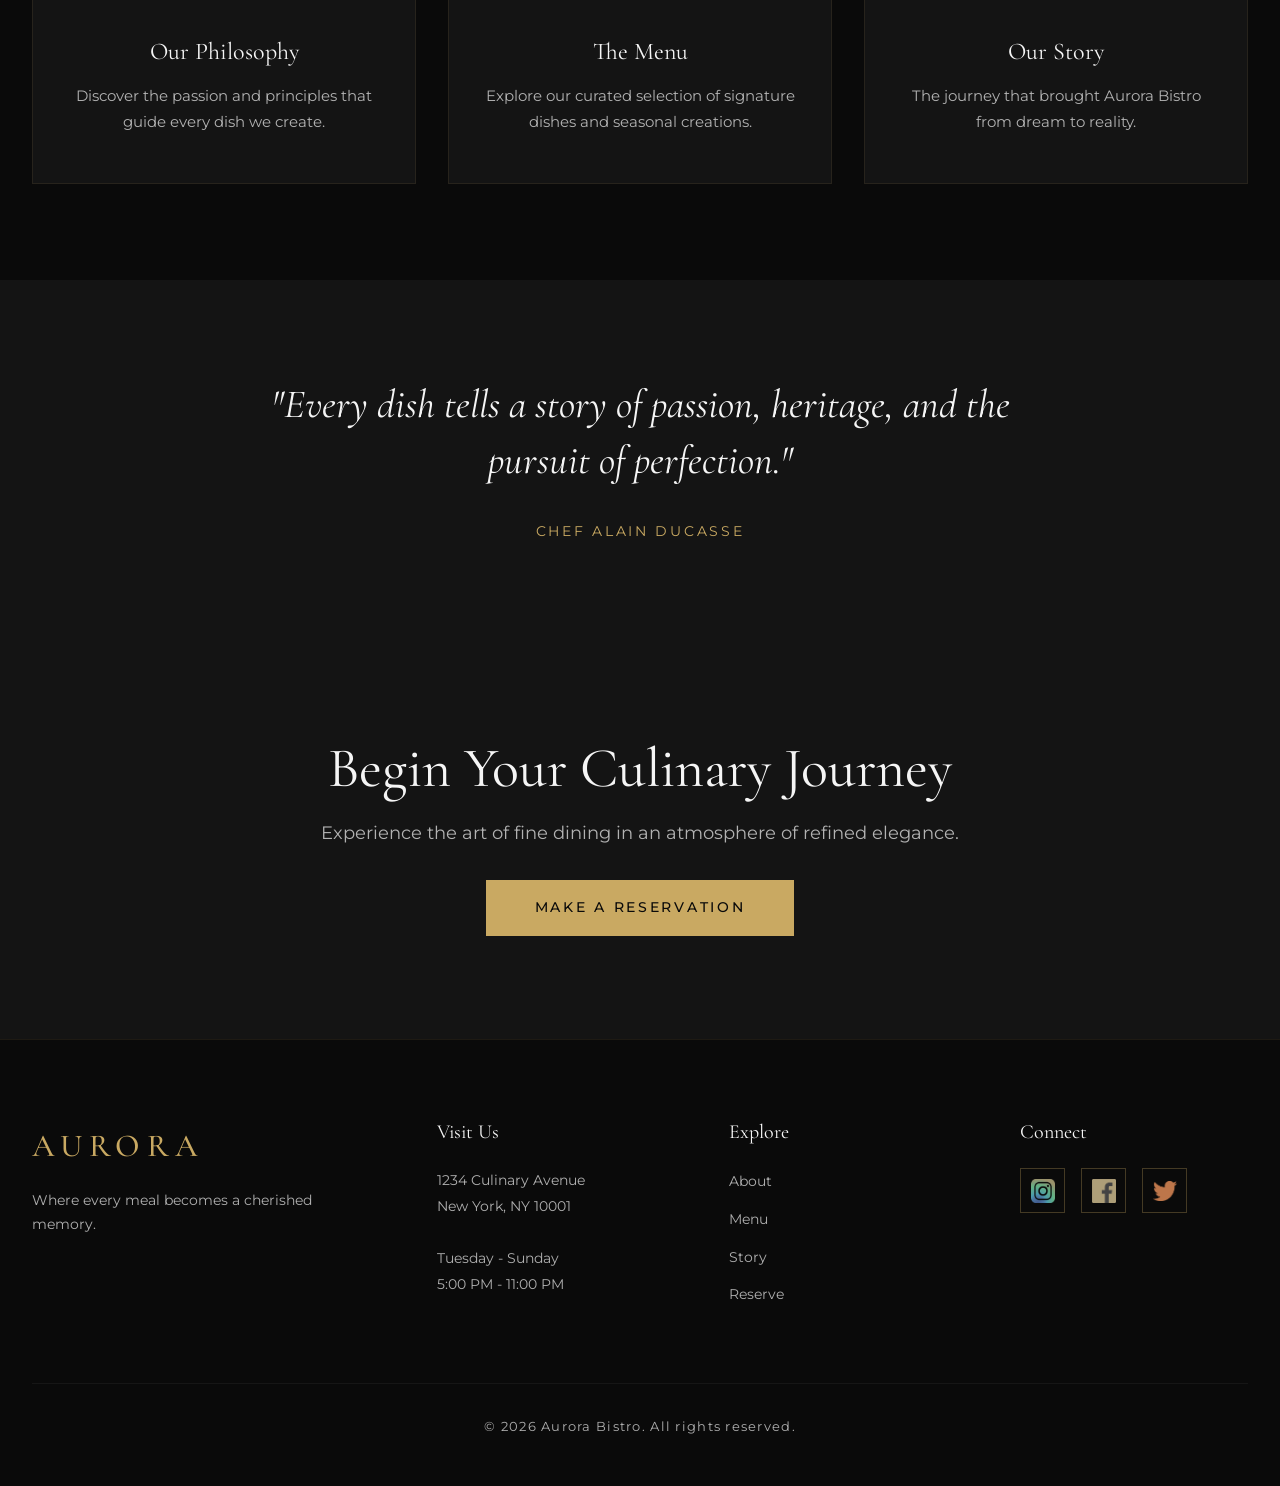
==== commit a5942979: "Update index.html added scrollable hero images" ====
--- a/index.html
+++ b/index.html
@@ -64,13 +64,25 @@
  <div class="hero-slider" id="hero-slider">
   <div class="hero-track" id="hero-track">
     <div class="hero-slide">
-      <img src="" alt="Aurora ambience 1" />
+      <img src="images/aurora.jpg" alt="Aurora ambience 1" />
     </div>
     <div class="hero-slide">
-      <img src="images/hero-2.jpg" alt="Aurora ambience 2" />
+      <img src="images/scallops.aurora.jpg" alt="Aurora ambience 2" />
     </div>
     <div class="hero-slide">
-      <img src="images/hero-3.jpg" alt="Aurora ambience 3" />
+      <img src="images/chefs/Home_Chef_Gordon_Ramsay_Plating.aurora.jpg" alt="Aurora ambience 3" />
+    </div>
+      <div class="hero-slide">
+      <img src="images/aurora food.jpg" alt="Aurora ambience 3" />
+    </div>
+      <div class="hero-slide">
+      <img src="images/chefs/allain aurora.jpg" alt="Aurora ambience 3" />
+    </div>
+      <div class="hero-slide">
+      <img src="images/aurora food 2.jpg" alt="Aurora ambience 3" />
+    </div>
+      <div class="hero-slide">
+      <img src="images/chefs/heston.jpg" alt="Aurora ambience 3" />
     </div>
   </div>
 
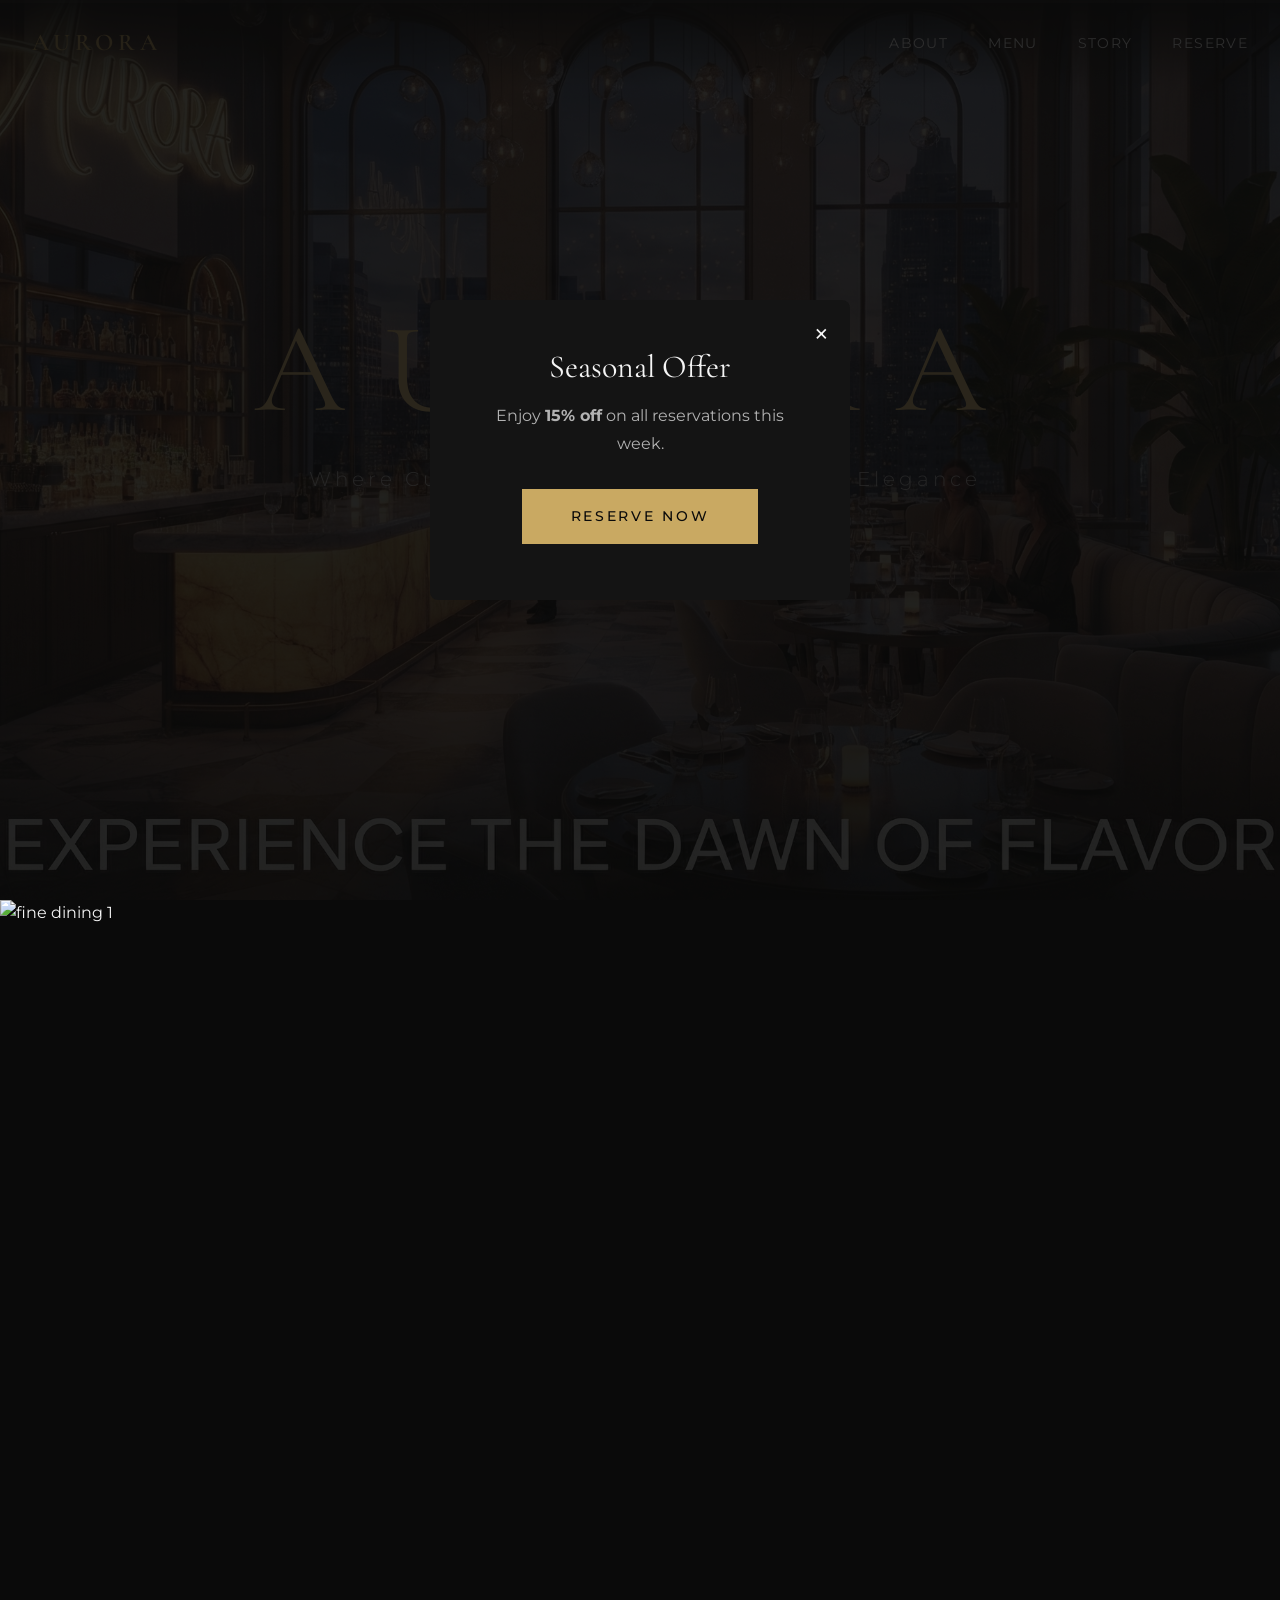
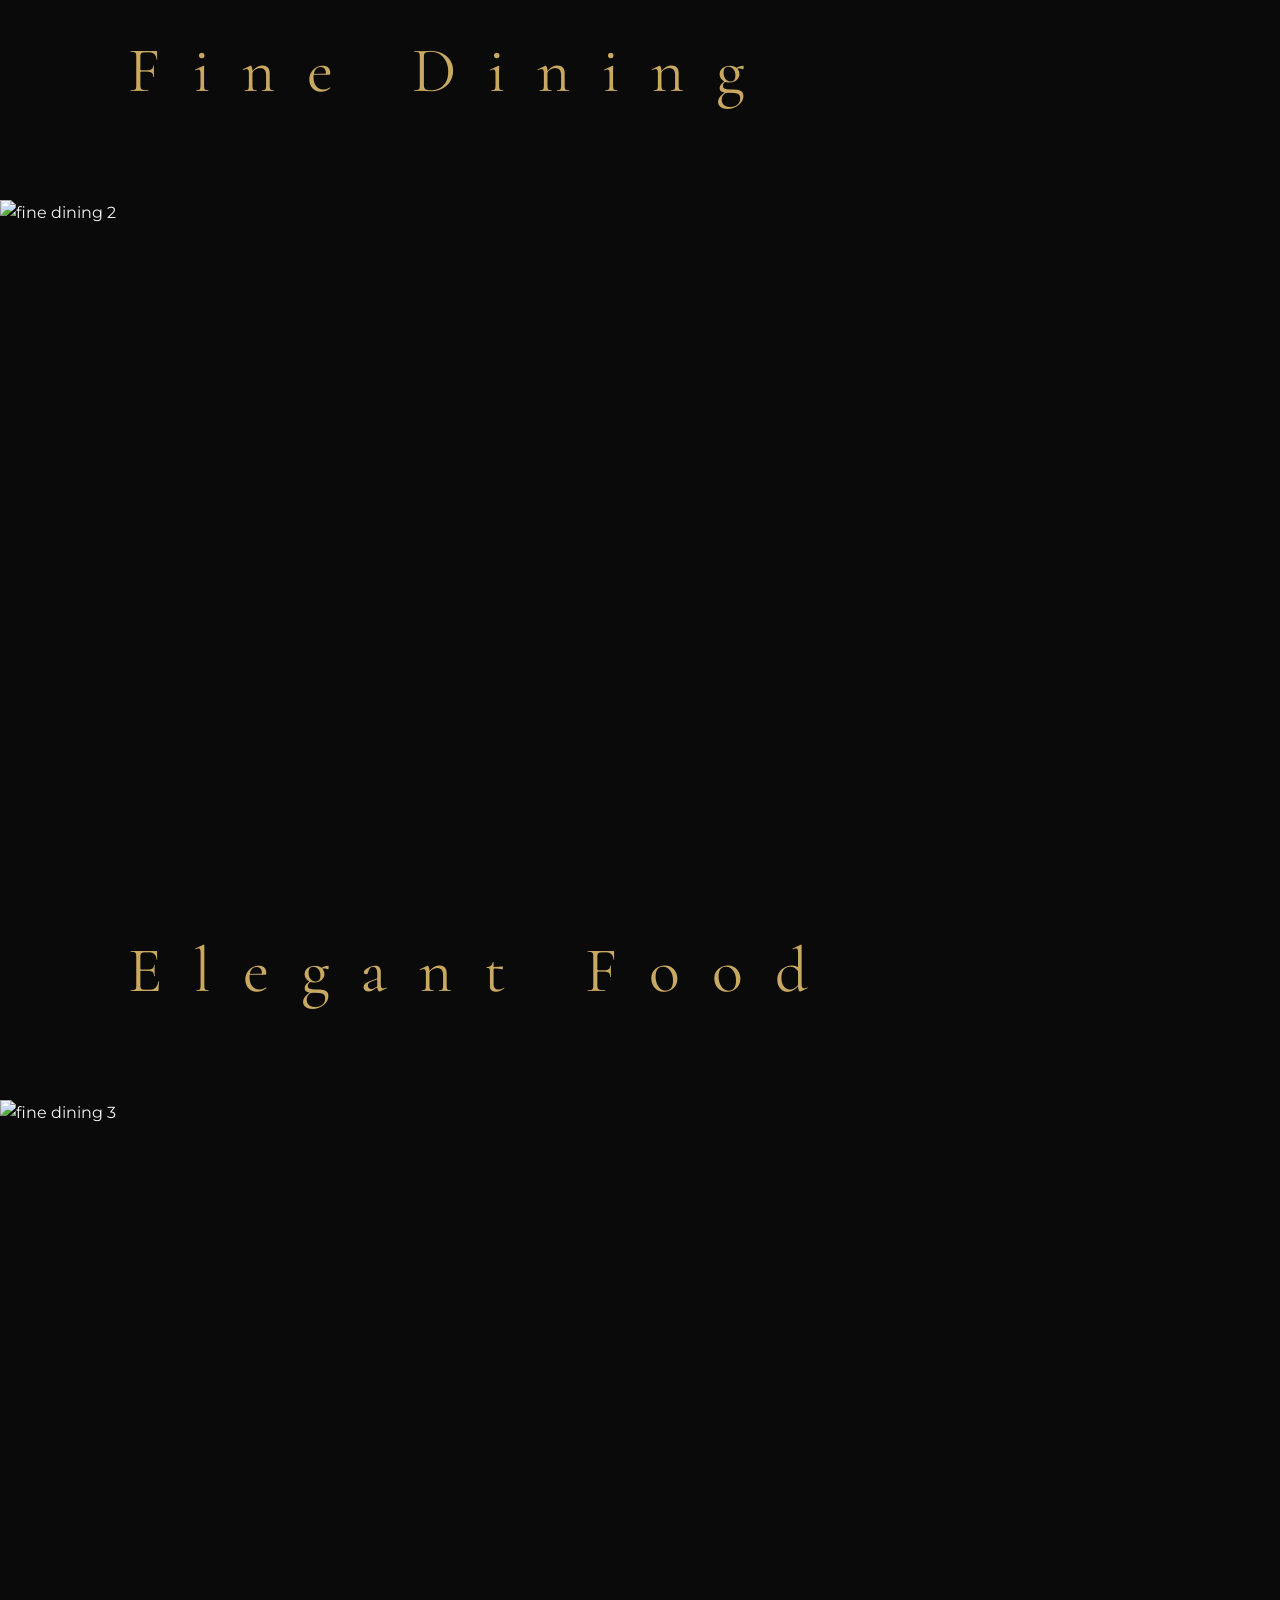
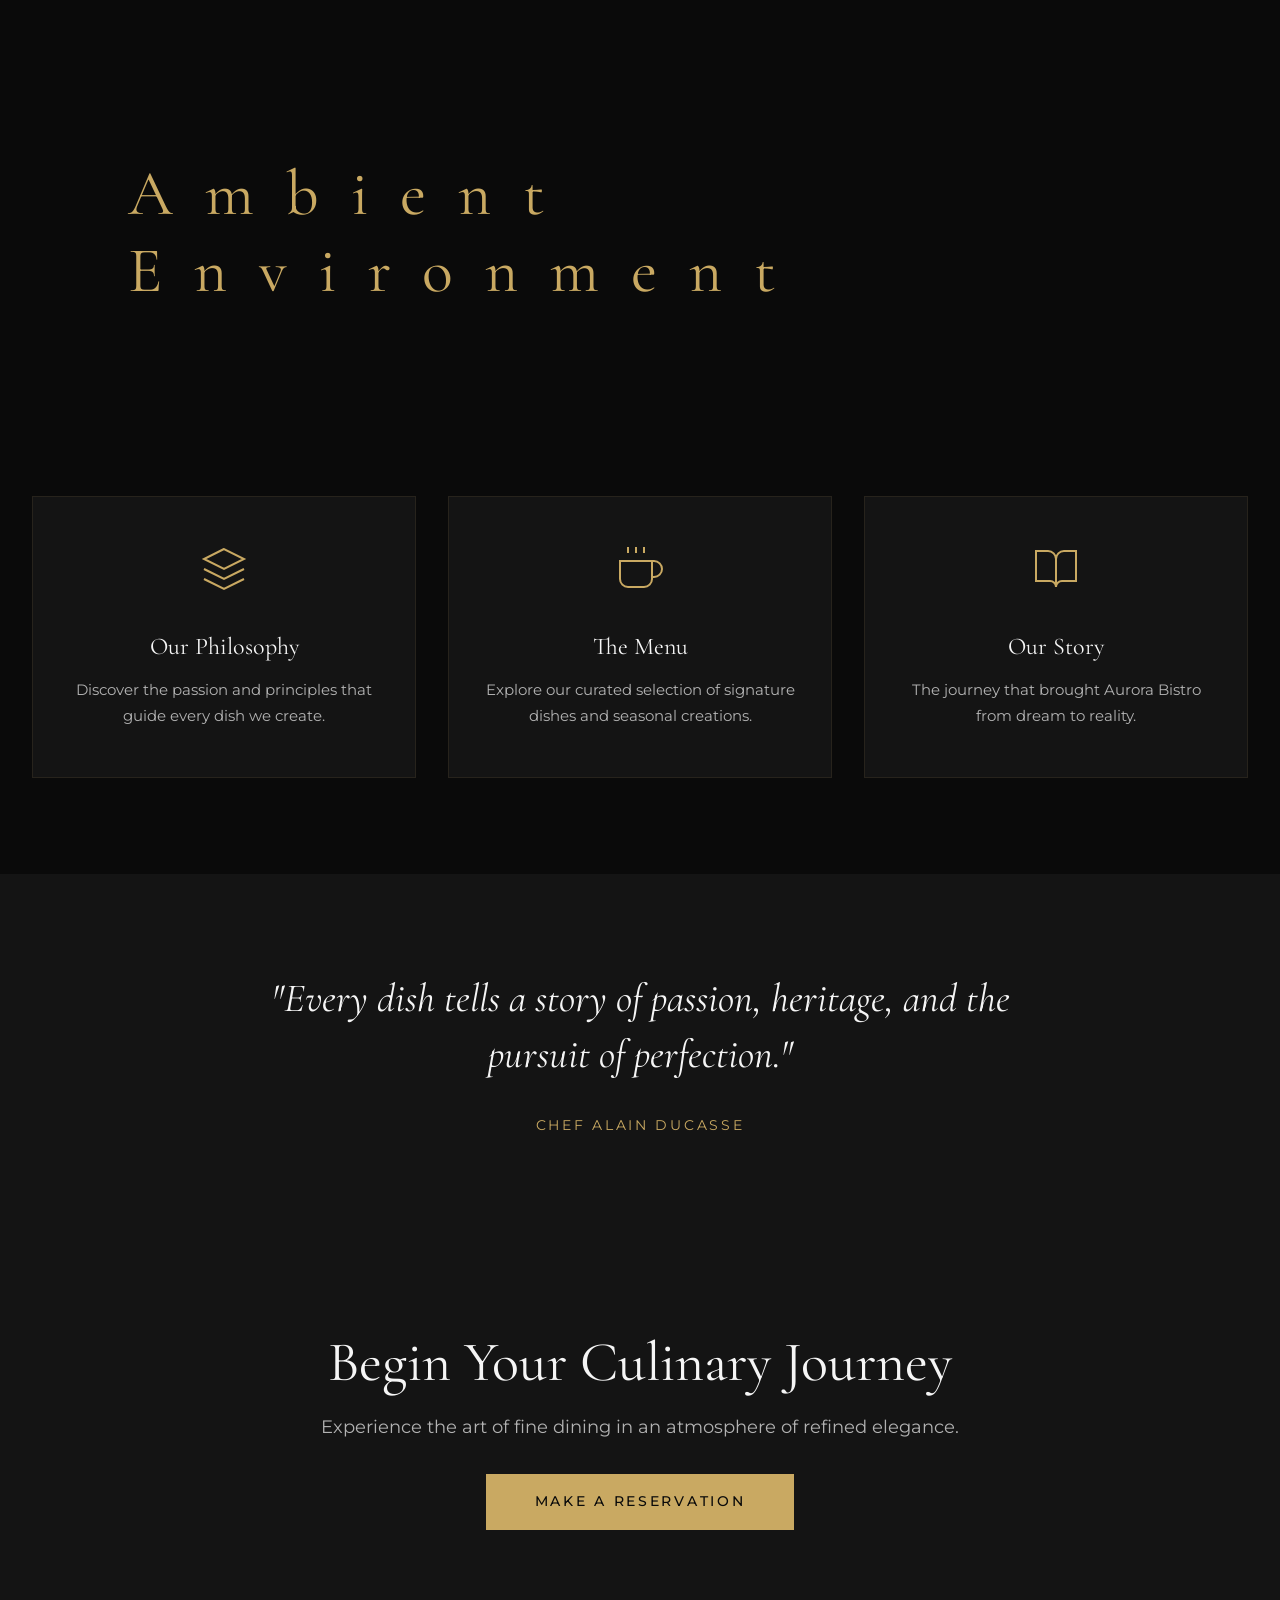
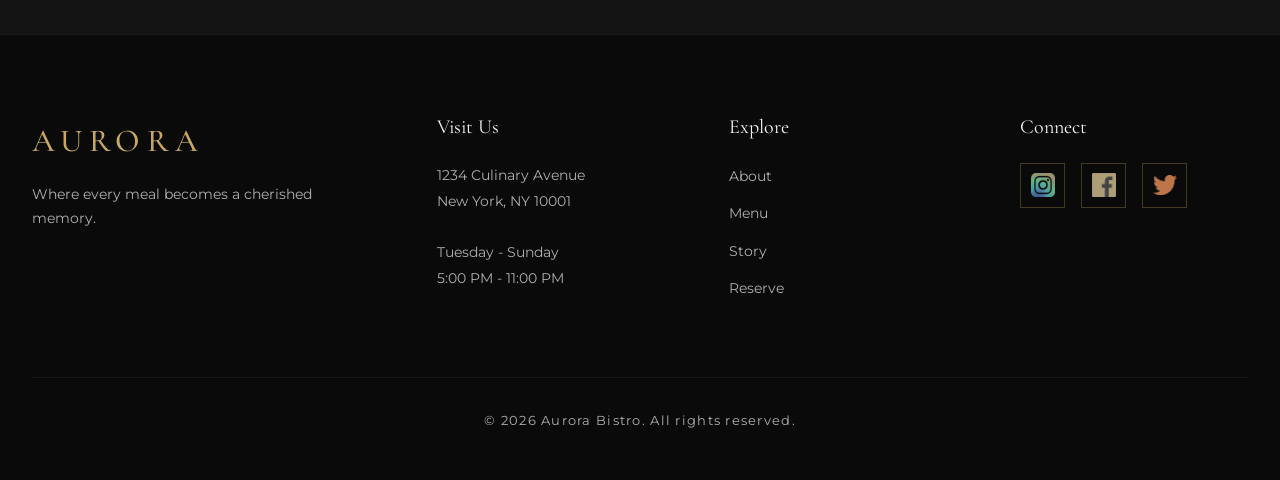
==== commit 18f68a72: "Added hero slider section" ====
--- a/index.html
+++ b/index.html
@@ -60,47 +60,41 @@
     <!-- ============================================
          HERO SECTION
     ============================================ -->
-   <section class="hero" id="hero">
- <div class="hero-slider" id="hero-slider">
-  <div class="hero-track" id="hero-track">
-    <div class="hero-slide">
-      <img src="images/aurora.jpg" alt="Aurora ambience 1" />
-    </div>
-    <div class="hero-slide">
-      <img src="images/scallops.aurora.jpg" alt="Aurora ambience 2" />
-    </div>
-    <div class="hero-slide">
-      <img src="images/chefs/Home_Chef_Gordon_Ramsay_Plating.aurora.jpg" alt="Aurora ambience 3" />
-    </div>
-      <div class="hero-slide">
-      <img src="images/aurora food.jpg" alt="Aurora ambience 3" />
-    </div>
-      <div class="hero-slide">
-      <img src="images/chefs/allain aurora.jpg" alt="Aurora ambience 3" />
-    </div>
-      <div class="hero-slide">
-      <img src="images/aurora food 2.jpg" alt="Aurora ambience 3" />
-    </div>
-      <div class="hero-slide">
-      <img src="images/chefs/heston.jpg" alt="Aurora ambience 3" />
-    </div>
-  </div>
-
-  <button class="hero-arrow hero-prev" id="hero-prev">‹</button>
-  <button class="hero-arrow hero-next" id="hero-next">›</button>
-
-  <div class="hero-dots" id="hero-dots"></div>
-</div>
-
-
-  <div class="hero-content">
-    <h1 class="hero-title" id="hero-title">AURORA</h1>
-    <p class="hero-tagline">
-      Where Culinary Artistry Meets Timeless Elegance
-    </p>
-    <a href="reservation.html" class="btn">Reserve Your Table</a>
-  </div>
-</section>
+    <section class="hero" id="hero">
+      <div class="hero-image">
+        <img src="images/hero-image.png" alt="Aurora Bistro dining ambience" />
+      </div>
+      <div class="hero-content">
+        <h1 class="hero-title" id="hero-title">AURORA</h1>
+        <p class="hero-tagline">
+          Where Culinary Artistry Meets Timeless Elegance
+        </p>
+        <a href="reservation.html" class="btn">Reserve Your Table</a>
+      </div>
+    </section>
+
+     <!-- ============================================
+         Horizontal Scrollbar
+    ============================================ -->
+    <section class="horizontal section"
+      <div class="horizontal-scrollbar">
+        <div class="horizontal-panel">
+          <img src="https://mocadining.com/what-makes-a-restaurant-fine-dining/" alt="fine dining 1">
+          <h2>Fine Dining</h2>
+        </div>
+        <div class="horizontal-panel">
+          <img src="https://www.shutterstock.com/search/fine-dining" alt="fine dining 2">
+          <h2>Elegant Food</h2>
+        </div>
+        <div class="horizontal-panel">
+          <img src="https://www.worldofmouth.app/articles/the-best-fine-fining-restaurants-in-buenos-aires" alt="fine dining 3">
+           <h2>Ambient Environment</h2>
+         <div class="horizontal-panel">
+          <img src="https://www.indonesia.travel/gb/en/travel-ideas/gastronomy/4-unique-fine-dining-restaurants-in-jakarta-that-will-astound-you/" alt="fine dining 4">
+           <h2>Chef's Creation</h2>
+        </div>
+      </div>
+    </section>
 
     <!-- ============================================
          FEATURED SECTION
--- a/css/components.css
+++ b/css/components.css
@@ -588,4 +588,37 @@
   transition: width 0.1s linear;
 }
 
-
+.horizontal-section{
+  position: relative;
+  height: 100vh;
+  overflow: hidden;
+}
+
+.horizontal-track{
+  display: flex;
+  height: 100%;
+  width: 400vw;
+  transition: transform 0.1s linear;
+}
+.horizontal-panel{
+  height: 100vh;
+  width: 100vw;
+  position: relative;
+  flex-shrink: 0;
+  overflow: hidden;
+}
+.horizontal-panel img{
+  width: 100%;
+  height: 100%;
+  object-fit: cover;
+}
+.horizontal-panel h2{
+  position: absolute;
+  bottom: 10%;
+  left: 10%;
+  font-family: var(--font-display);
+  font-size: clamp(2.5rem, 6vw, 4rem);
+  color: var(--color-gold);
+  letter-spacing: 0.5em;
+}
+
--- a/css/pages/home.css
+++ b/css/pages/home.css
@@ -258,3 +258,31 @@
     padding: var(--spacing-lg) 0;
   }
 }
+
+/* ============================================
+   HERO SLIDER
+============================================ */
+
+.hero-slider {
+  position: absolute;
+  inset: 0;
+  z-index: -1;
+}
+
+.hero-track {
+  display: flex;
+  height: 100%;
+  width: 100%;
+  transition: transform 0.7s ease;
+}
+
+.hero-slide {
+  min-width: 100%;
+  height: 100%;
+}
+
+.hero-slide img {
+  width: 100%;
+  height: 100%;
+  object-fit: cover;
+}
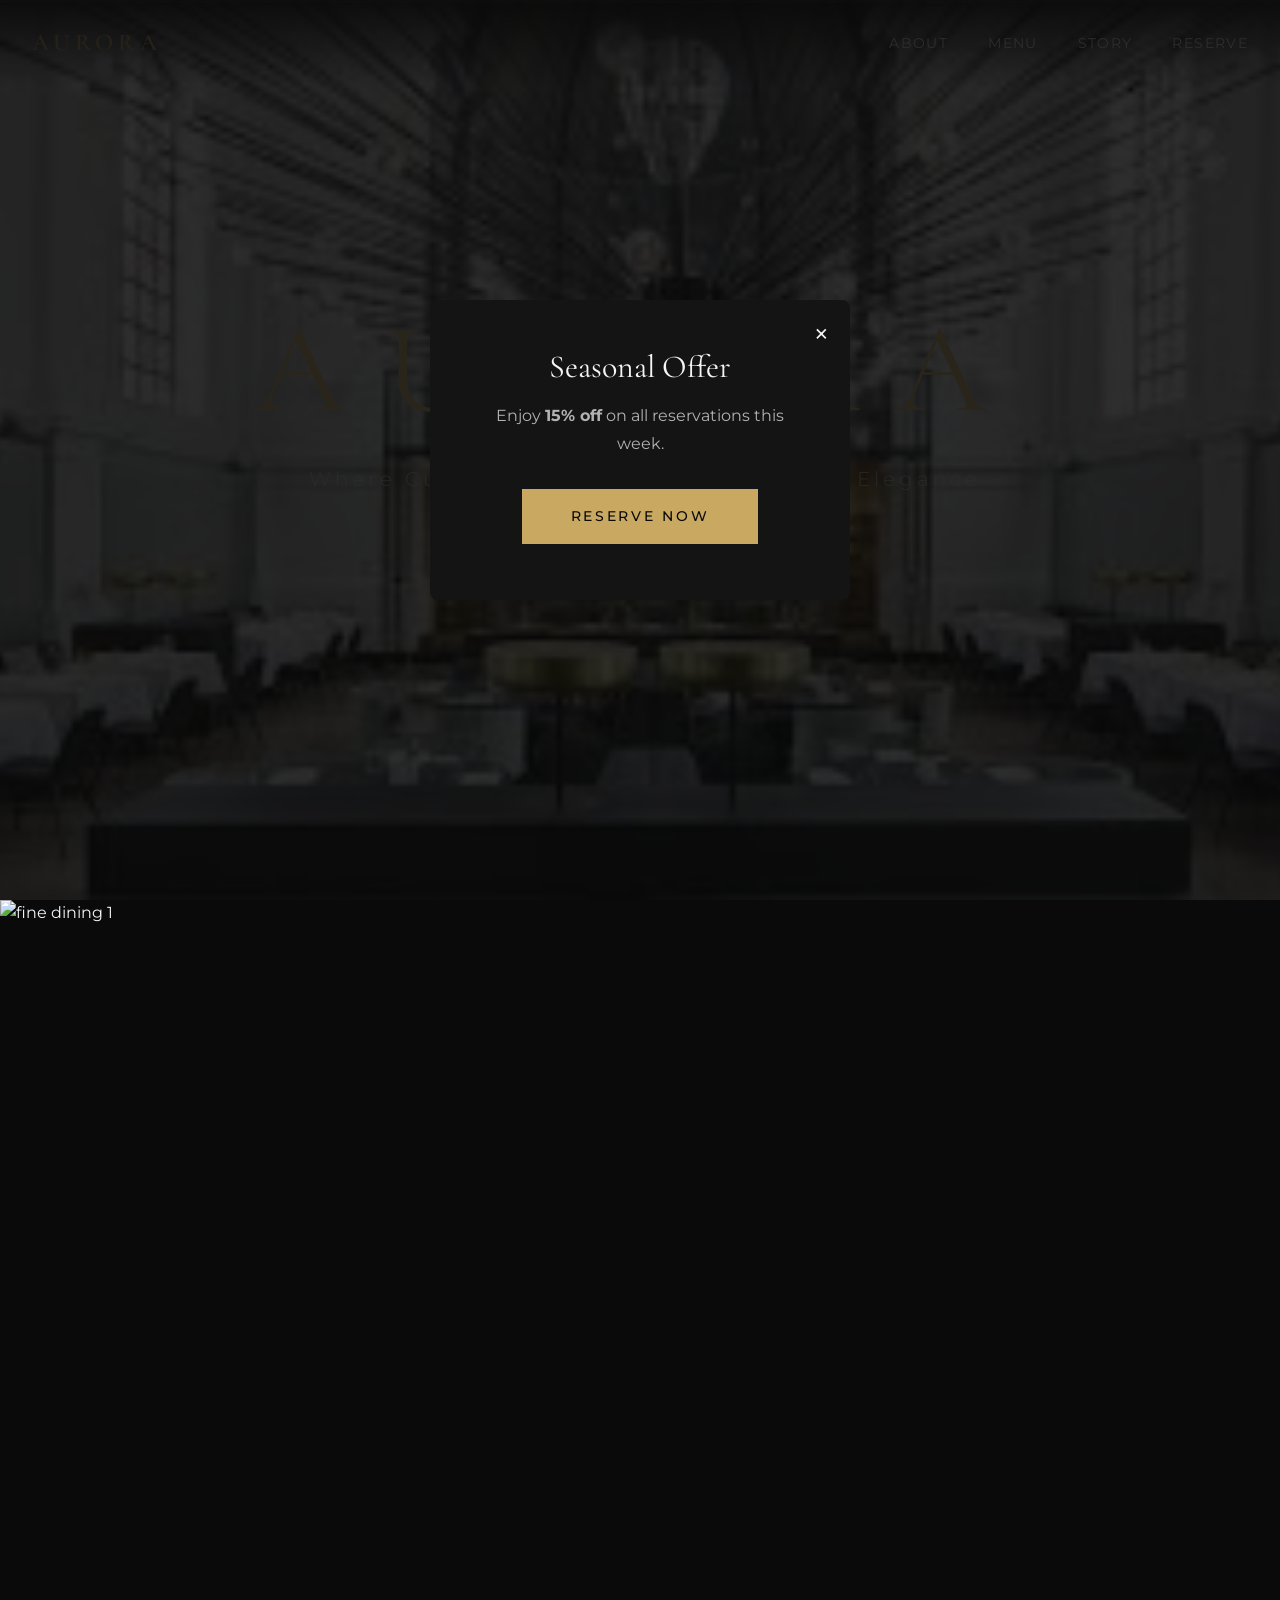
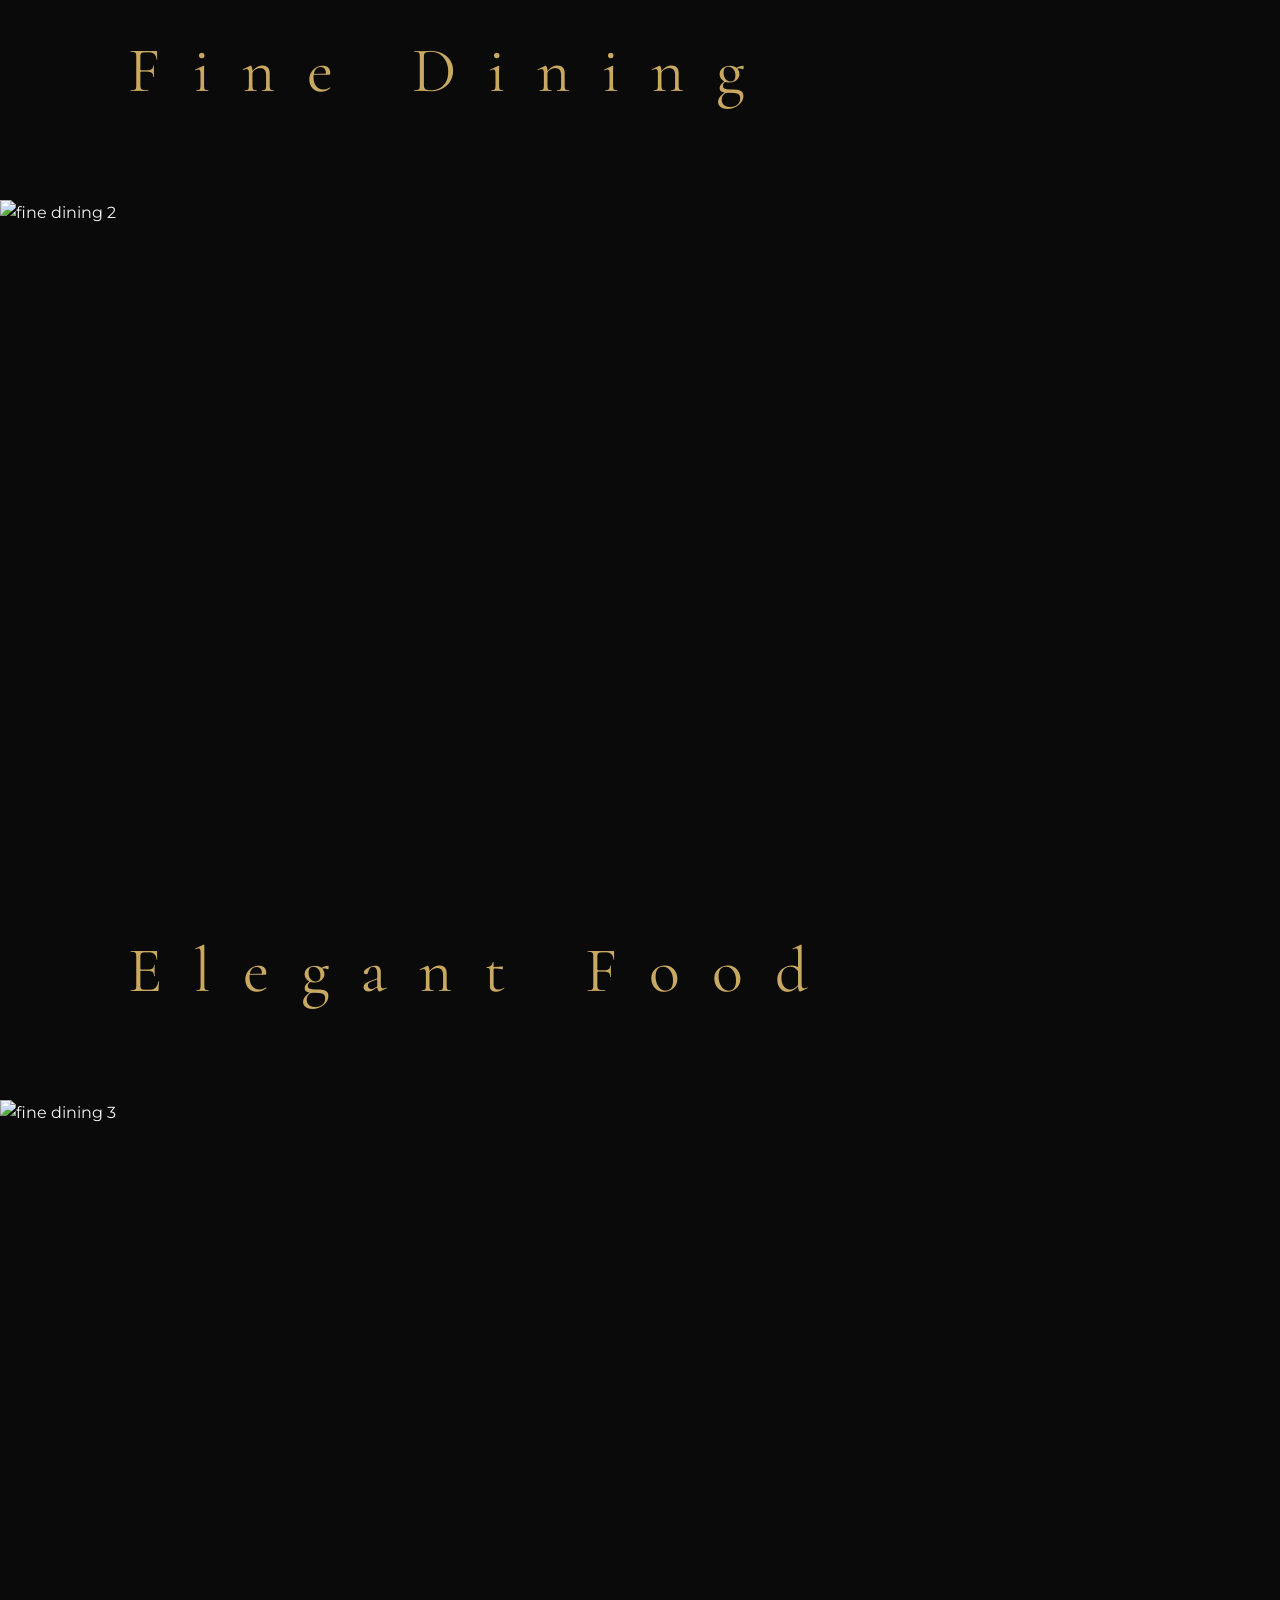
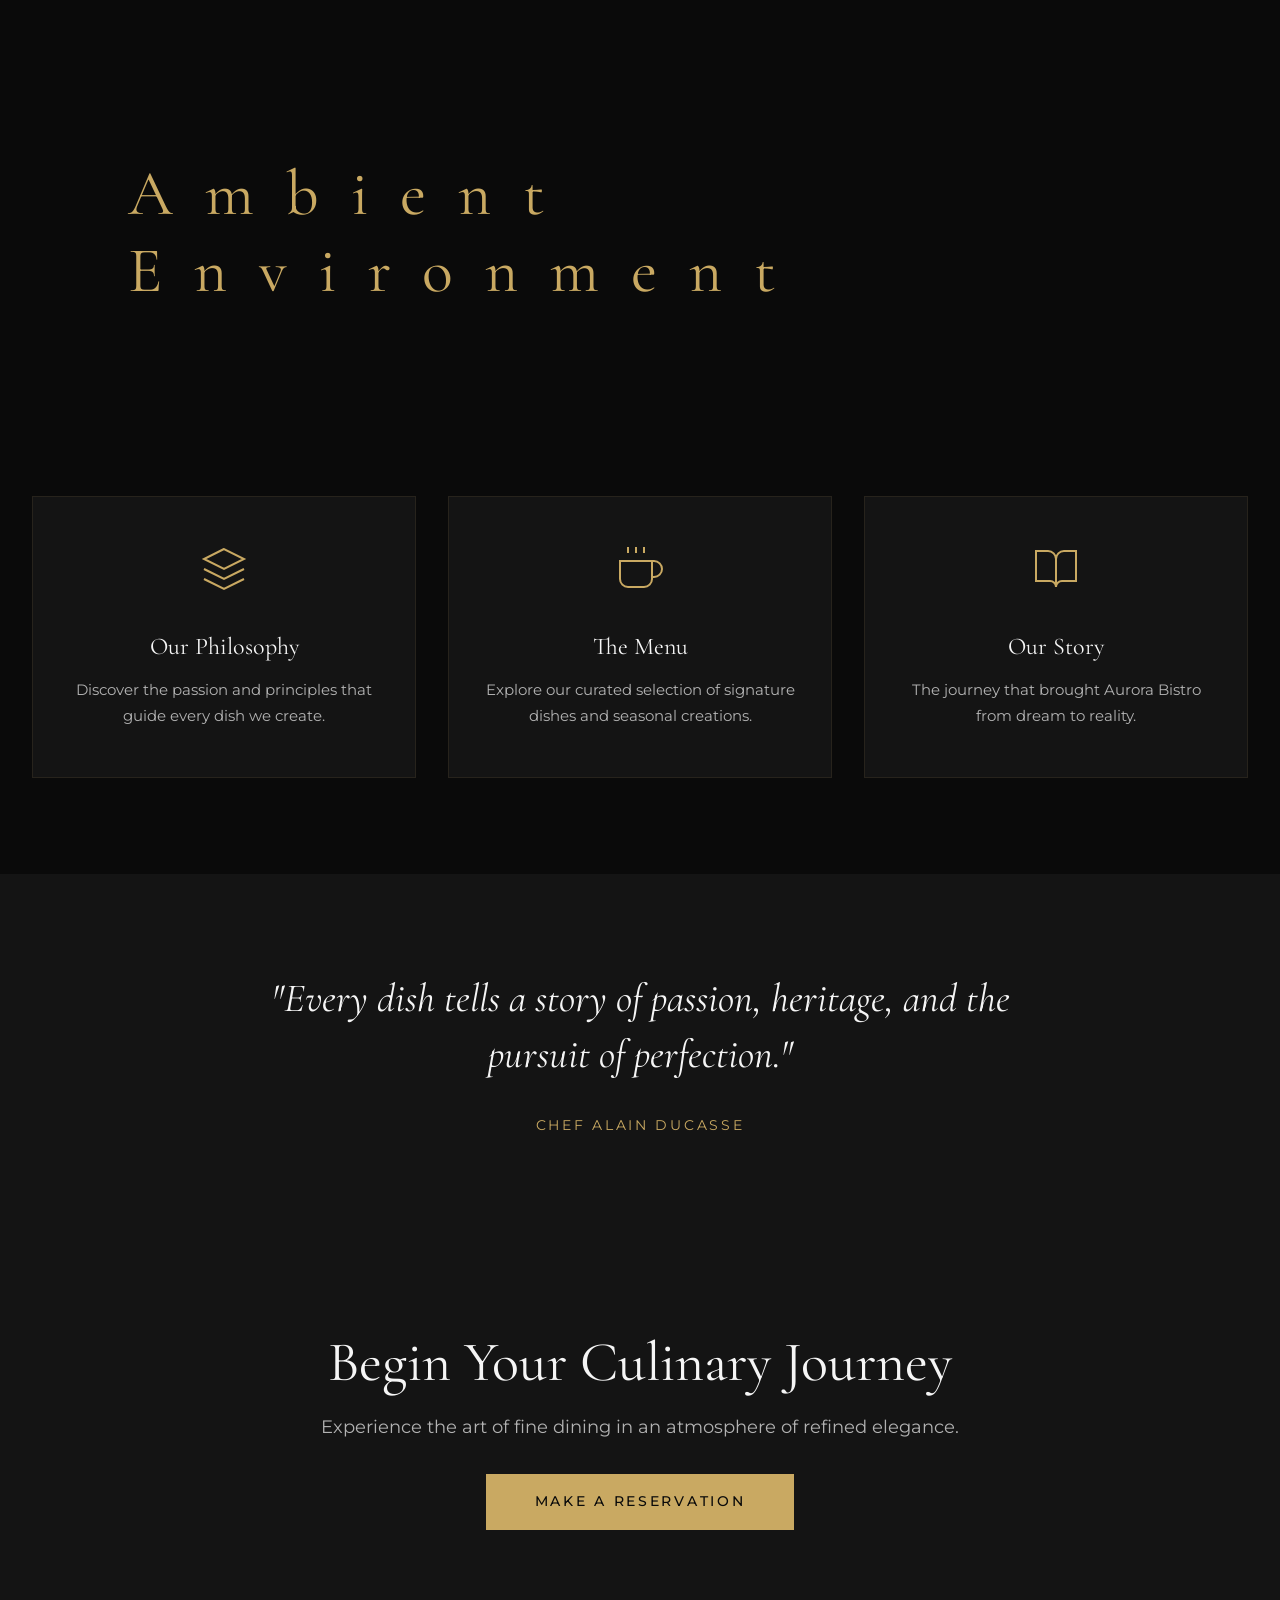
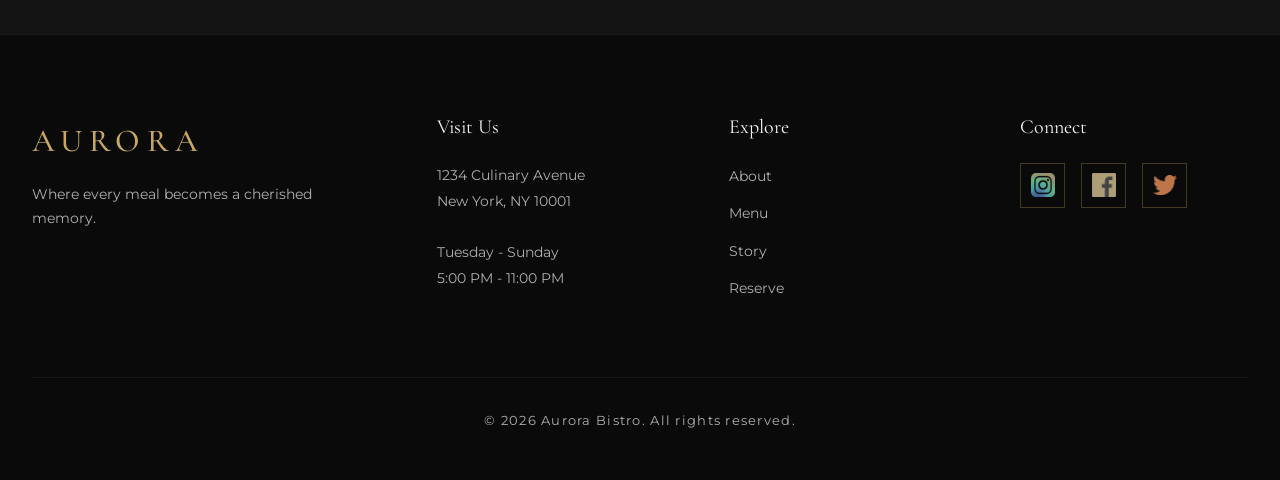
==== commit f7d06e66: "Merge branch 'main' of https://github.com/Faiza-338/Aurora" ====
--- a/index.html
+++ b/index.html
@@ -60,18 +60,47 @@
     <!-- ============================================
          HERO SECTION
     ============================================ -->
-    <section class="hero" id="hero">
-      <div class="hero-image">
-        <img src="images/hero-image.png" alt="Aurora Bistro dining ambience" />
-      </div>
-      <div class="hero-content">
-        <h1 class="hero-title" id="hero-title">AURORA</h1>
-        <p class="hero-tagline">
-          Where Culinary Artistry Meets Timeless Elegance
-        </p>
-        <a href="reservation.html" class="btn">Reserve Your Table</a>
-      </div>
-    </section>
+   <section class="hero" id="hero">
+ <div class="hero-slider" id="hero-slider">
+  <div class="hero-track" id="hero-track">
+    <div class="hero-slide">
+      <img src="images/aurora.jpg" alt="Aurora ambience 1" />
+    </div>
+    <div class="hero-slide">
+      <img src="images/scallops.aurora.jpg" alt="Aurora ambience 2" />
+    </div>
+    <div class="hero-slide">
+      <img src="images/chefs/Home_Chef_Gordon_Ramsay_Plating.aurora.jpg" alt="Aurora ambience 3" />
+    </div>
+      <div class="hero-slide">
+      <img src="images/aurora food.jpg" alt="Aurora ambience 3" />
+    </div>
+      <div class="hero-slide">
+      <img src="images/chefs/allain aurora.jpg" alt="Aurora ambience 3" />
+    </div>
+      <div class="hero-slide">
+      <img src="images/aurora food 2.jpg" alt="Aurora ambience 3" />
+    </div>
+      <div class="hero-slide">
+      <img src="images/chefs/heston.jpg" alt="Aurora ambience 3" />
+    </div>
+  </div>
+
+  <button class="hero-arrow hero-prev" id="hero-prev">‹</button>
+  <button class="hero-arrow hero-next" id="hero-next">›</button>
+
+  <div class="hero-dots" id="hero-dots"></div>
+</div>
+
+
+  <div class="hero-content">
+    <h1 class="hero-title" id="hero-title">AURORA</h1>
+    <p class="hero-tagline">
+      Where Culinary Artistry Meets Timeless Elegance
+    </p>
+    <a href="reservation.html" class="btn">Reserve Your Table</a>
+  </div>
+</section>
 
      <!-- ============================================
          Horizontal Scrollbar
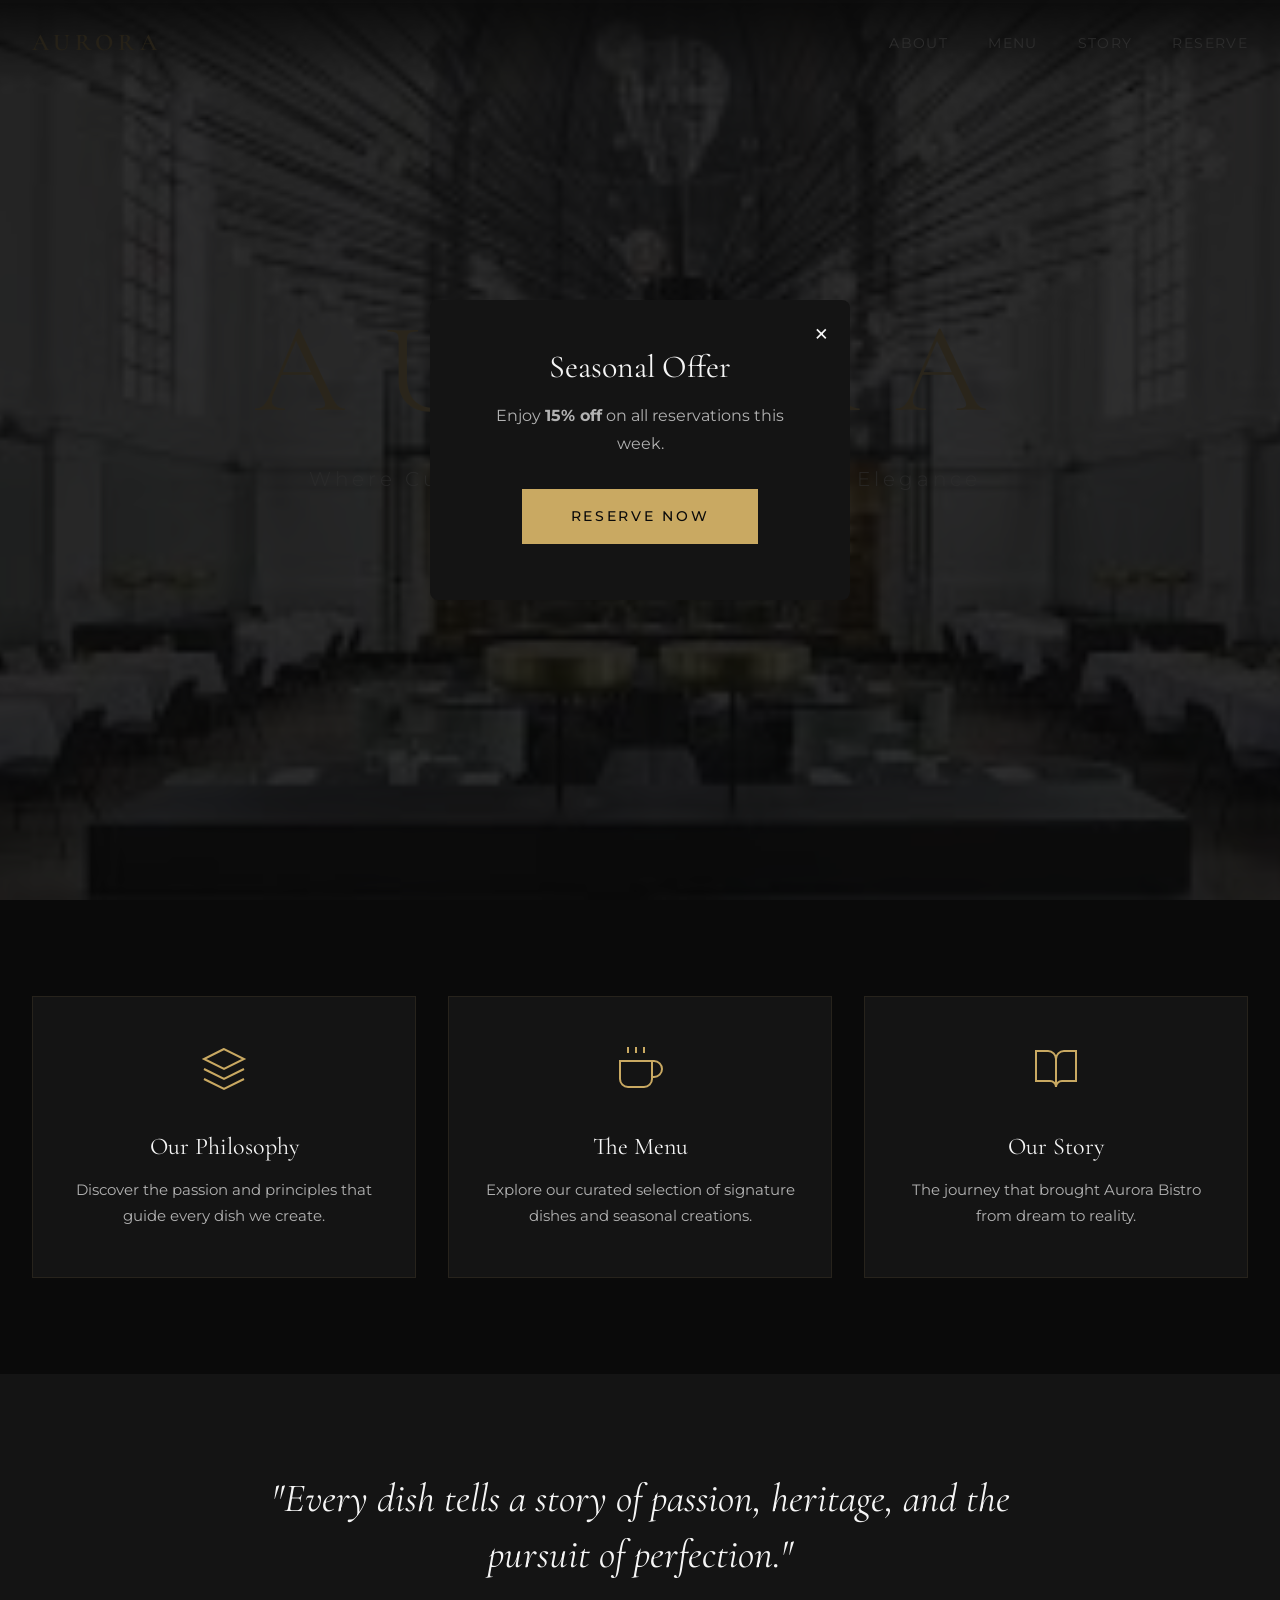
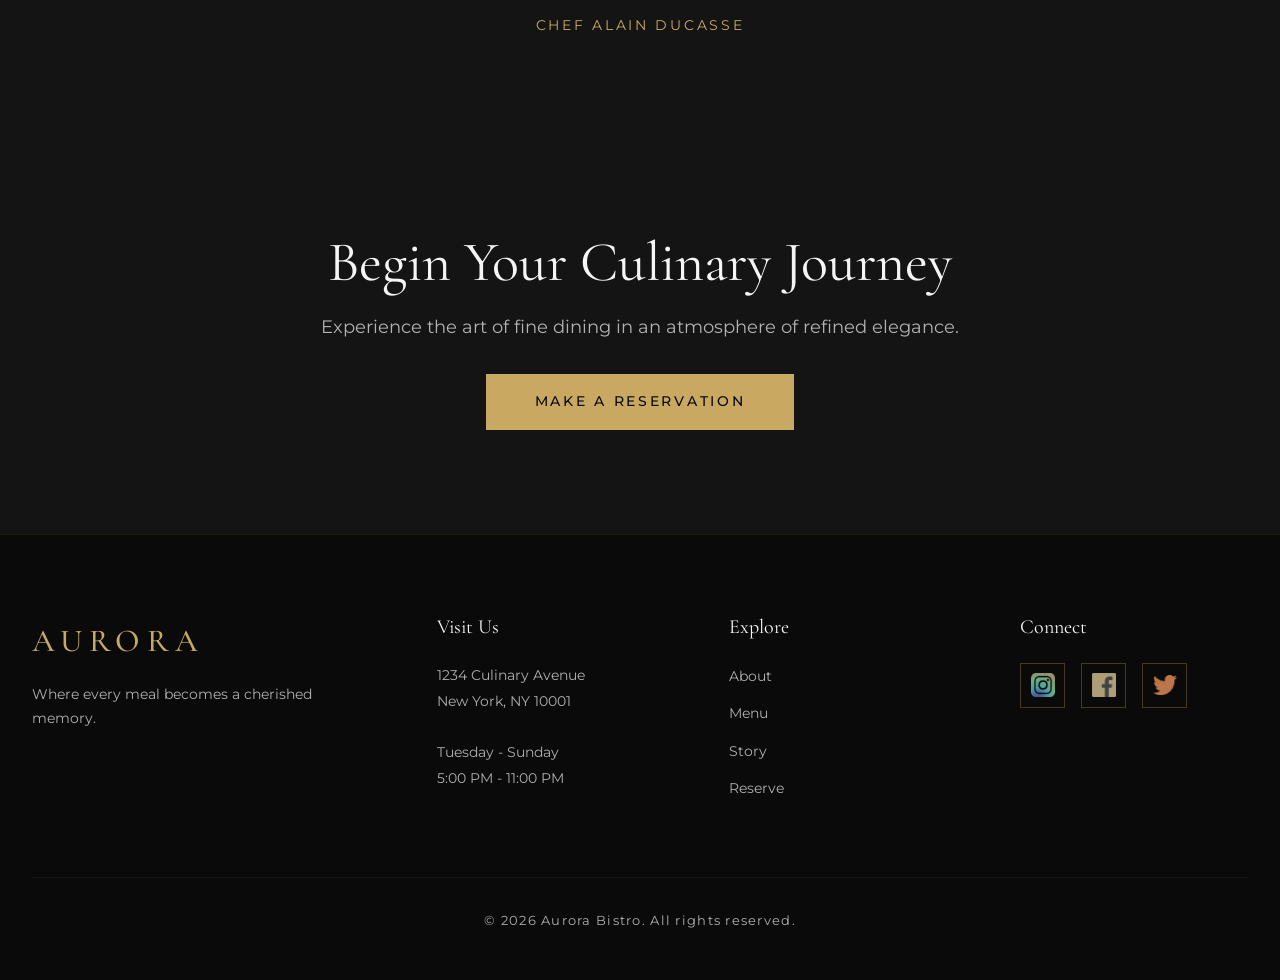
==== commit ac921e0d: "removed horizontal scrollbar" ====
--- a/index.html
+++ b/index.html
@@ -102,29 +102,6 @@
   </div>
 </section>
 
-     <!-- ============================================
-         Horizontal Scrollbar
-    ============================================ -->
-    <section class="horizontal section"
-      <div class="horizontal-scrollbar">
-        <div class="horizontal-panel">
-          <img src="https://mocadining.com/what-makes-a-restaurant-fine-dining/" alt="fine dining 1">
-          <h2>Fine Dining</h2>
-        </div>
-        <div class="horizontal-panel">
-          <img src="https://www.shutterstock.com/search/fine-dining" alt="fine dining 2">
-          <h2>Elegant Food</h2>
-        </div>
-        <div class="horizontal-panel">
-          <img src="https://www.worldofmouth.app/articles/the-best-fine-fining-restaurants-in-buenos-aires" alt="fine dining 3">
-           <h2>Ambient Environment</h2>
-         <div class="horizontal-panel">
-          <img src="https://www.indonesia.travel/gb/en/travel-ideas/gastronomy/4-unique-fine-dining-restaurants-in-jakarta-that-will-astound-you/" alt="fine dining 4">
-           <h2>Chef's Creation</h2>
-        </div>
-      </div>
-    </section>
-
     <!-- ============================================
          FEATURED SECTION
     ============================================ -->
